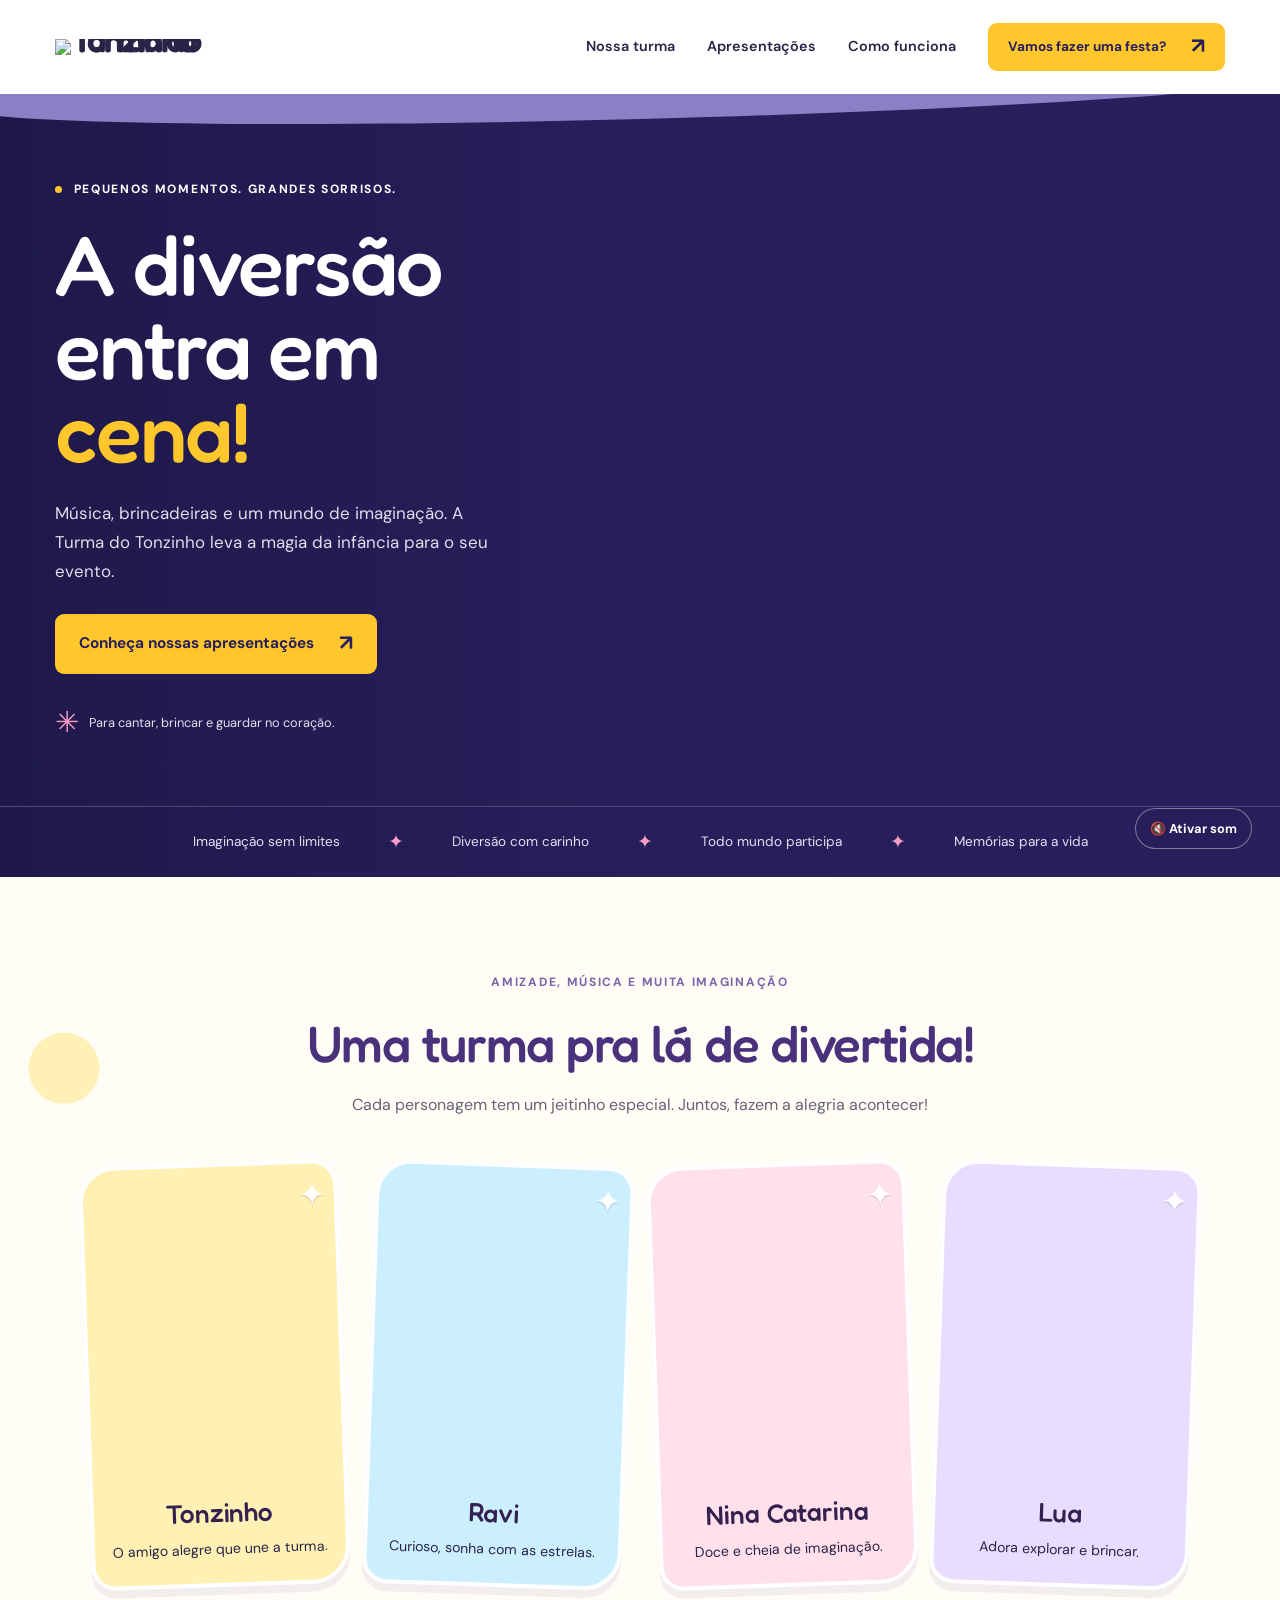
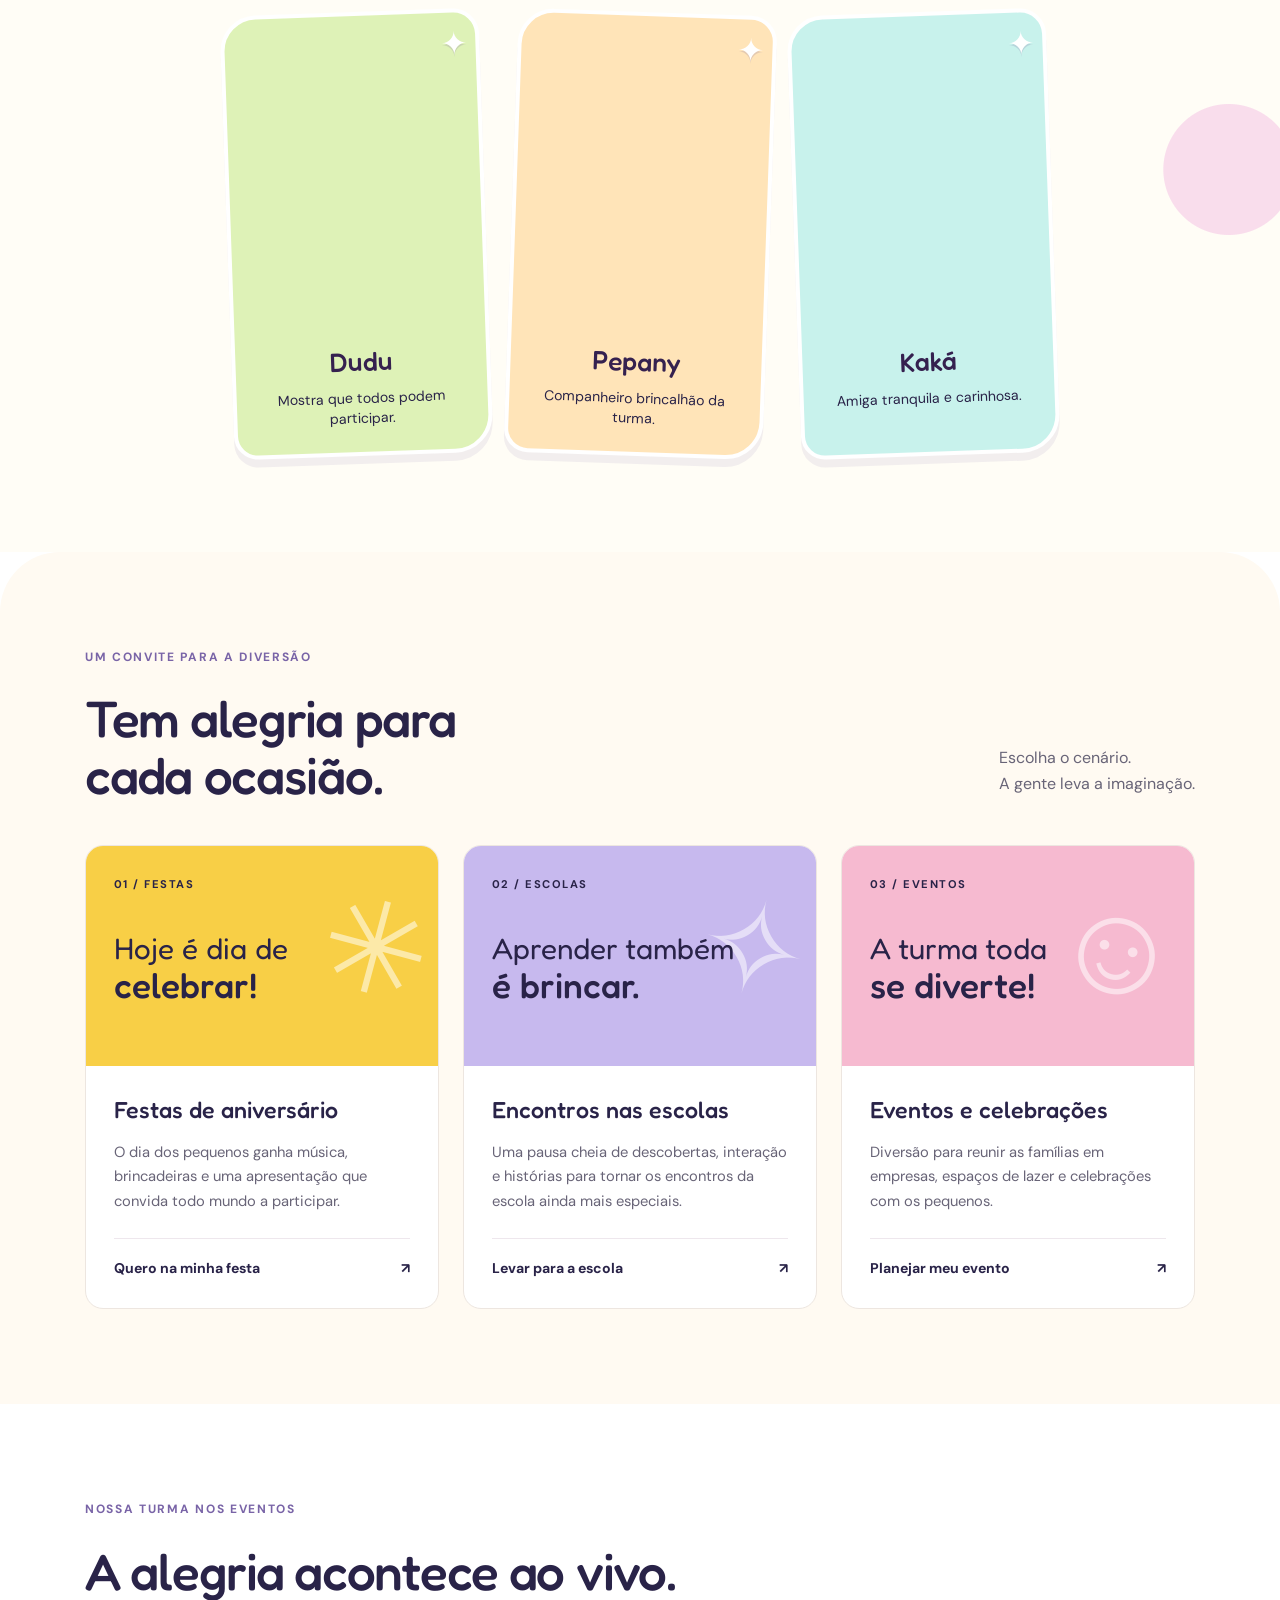
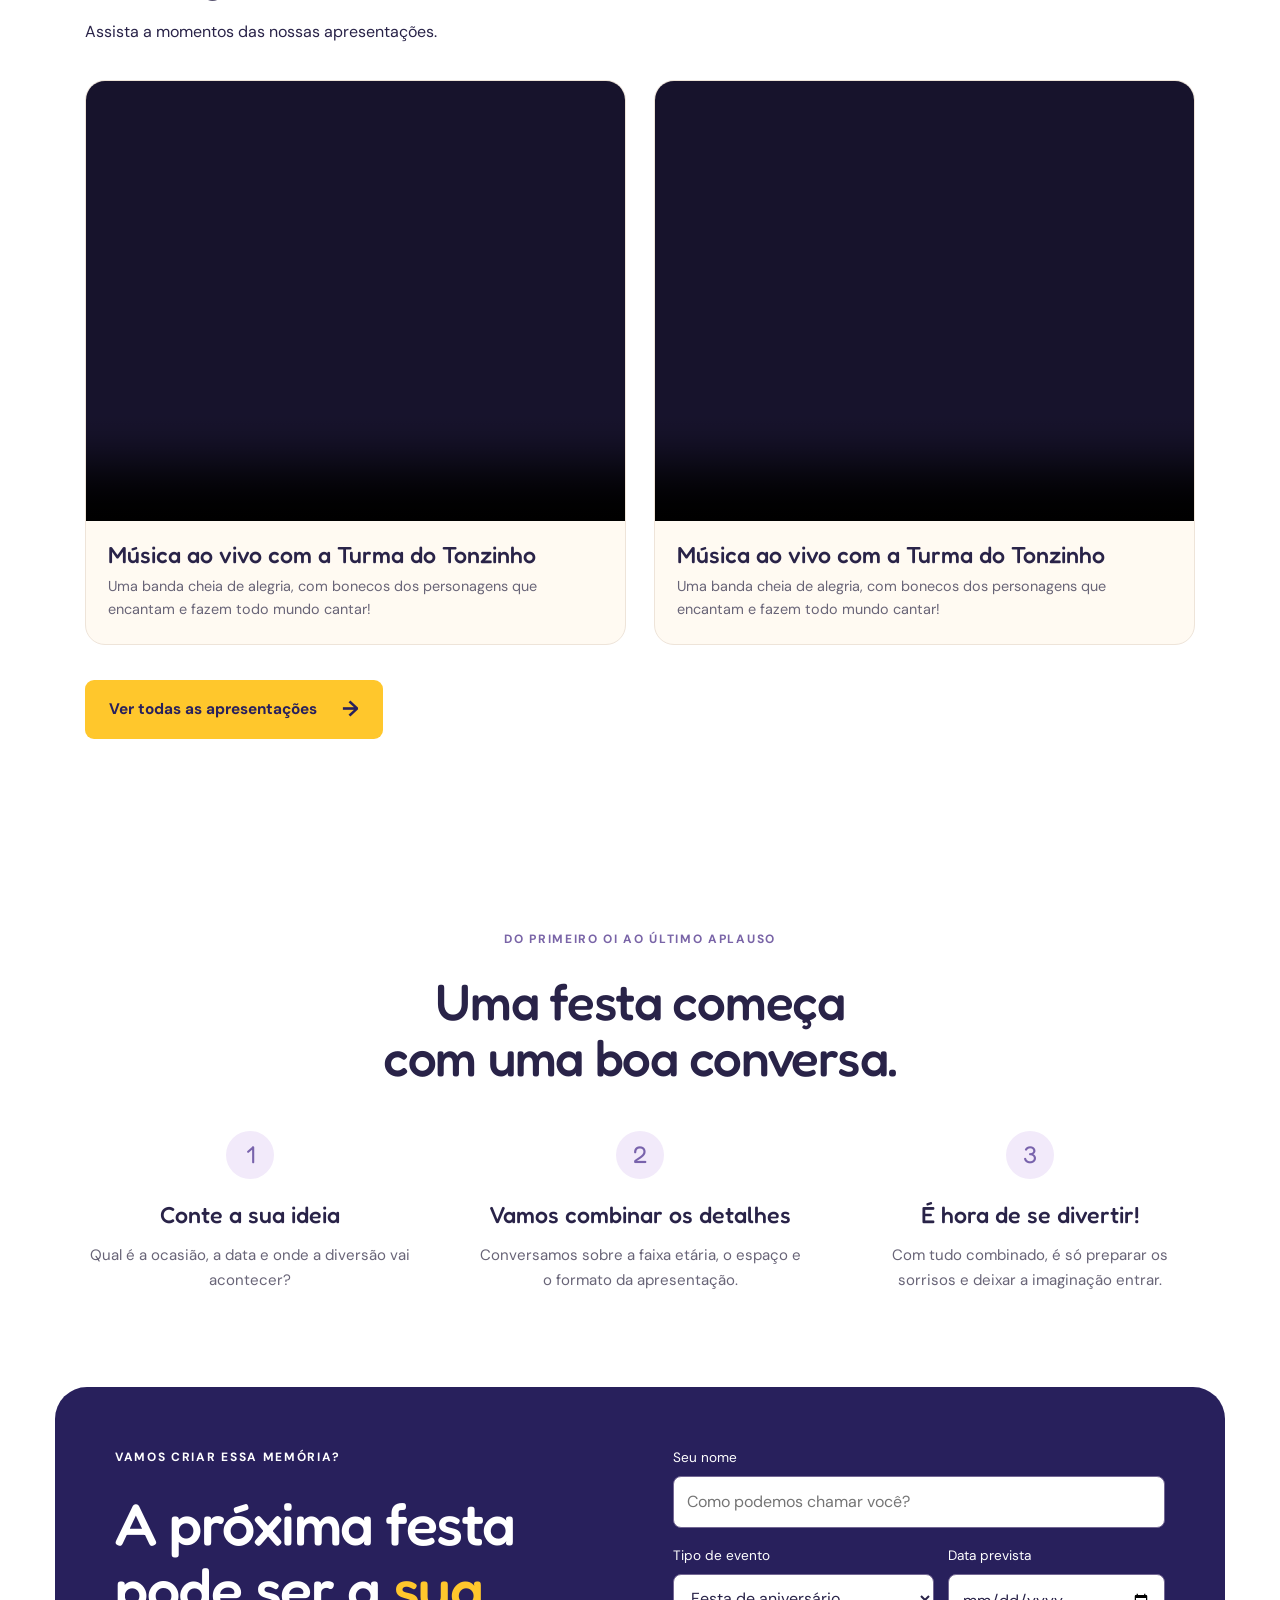
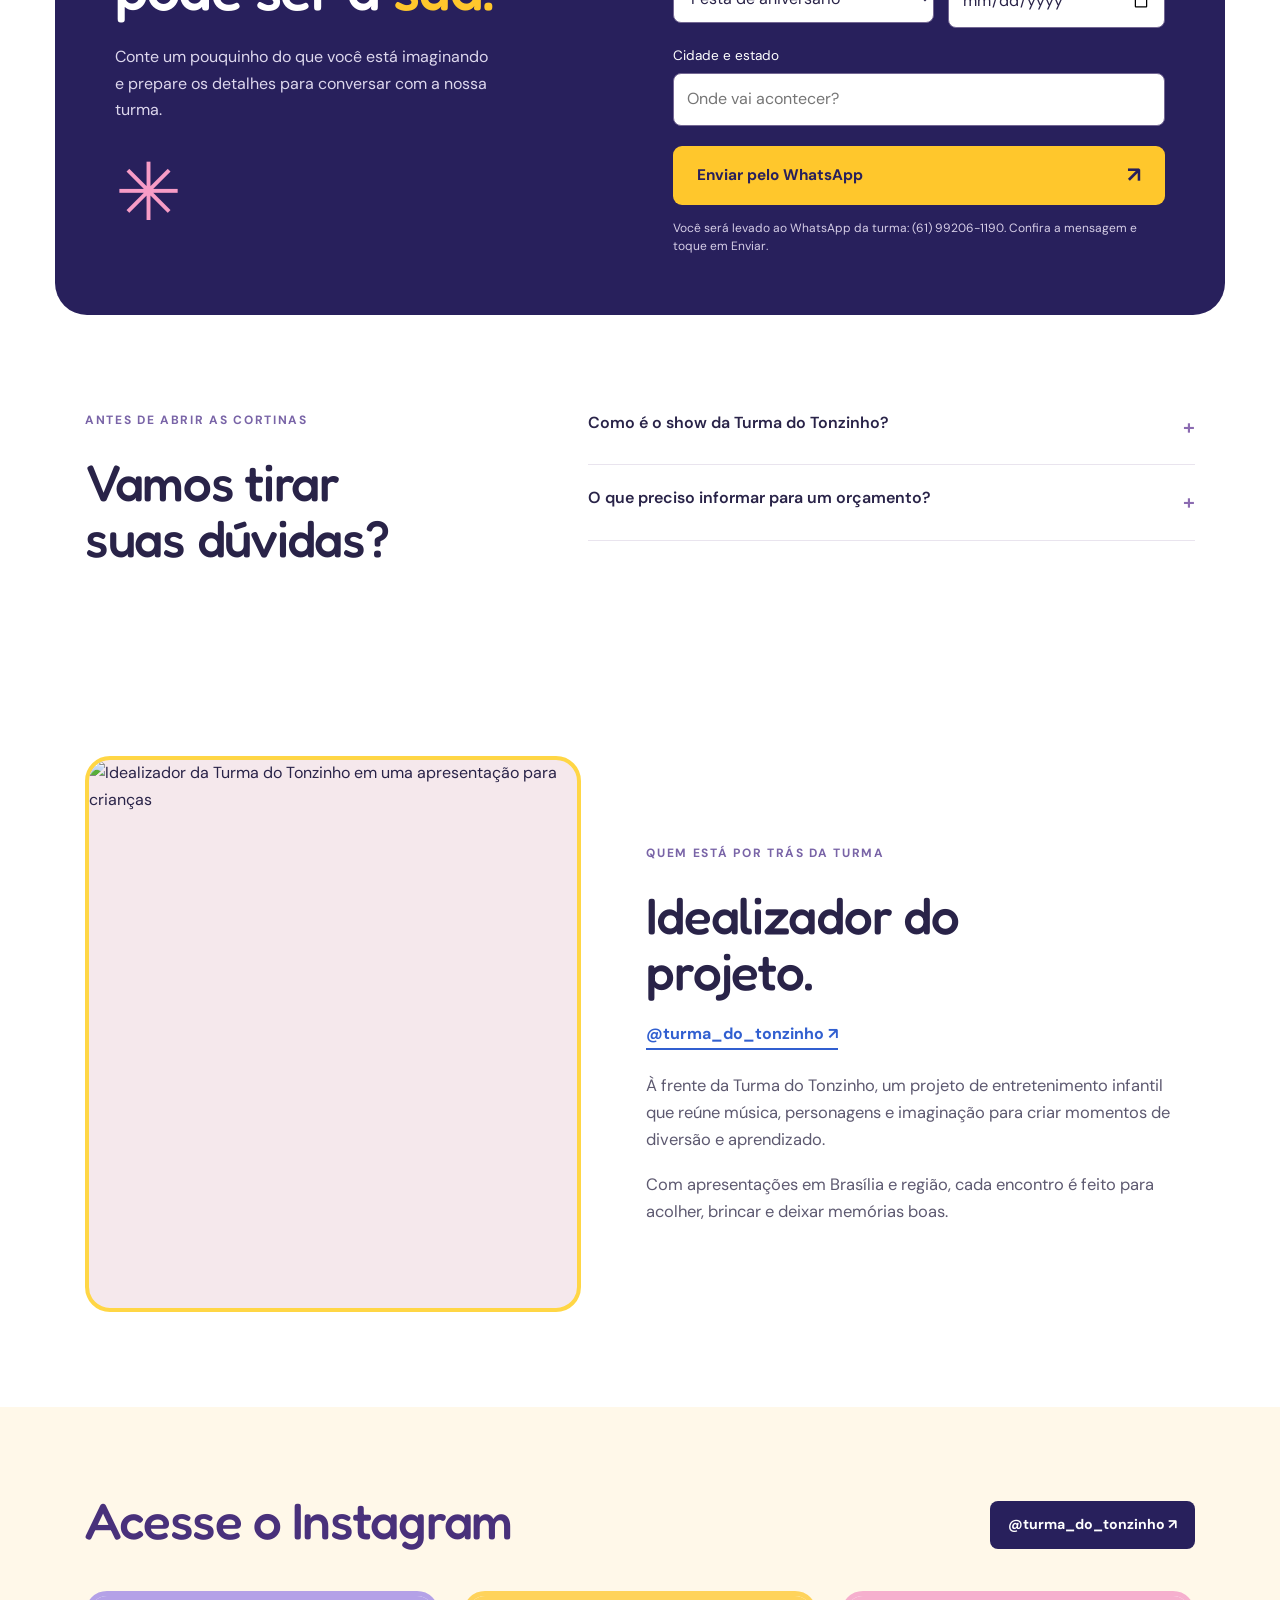
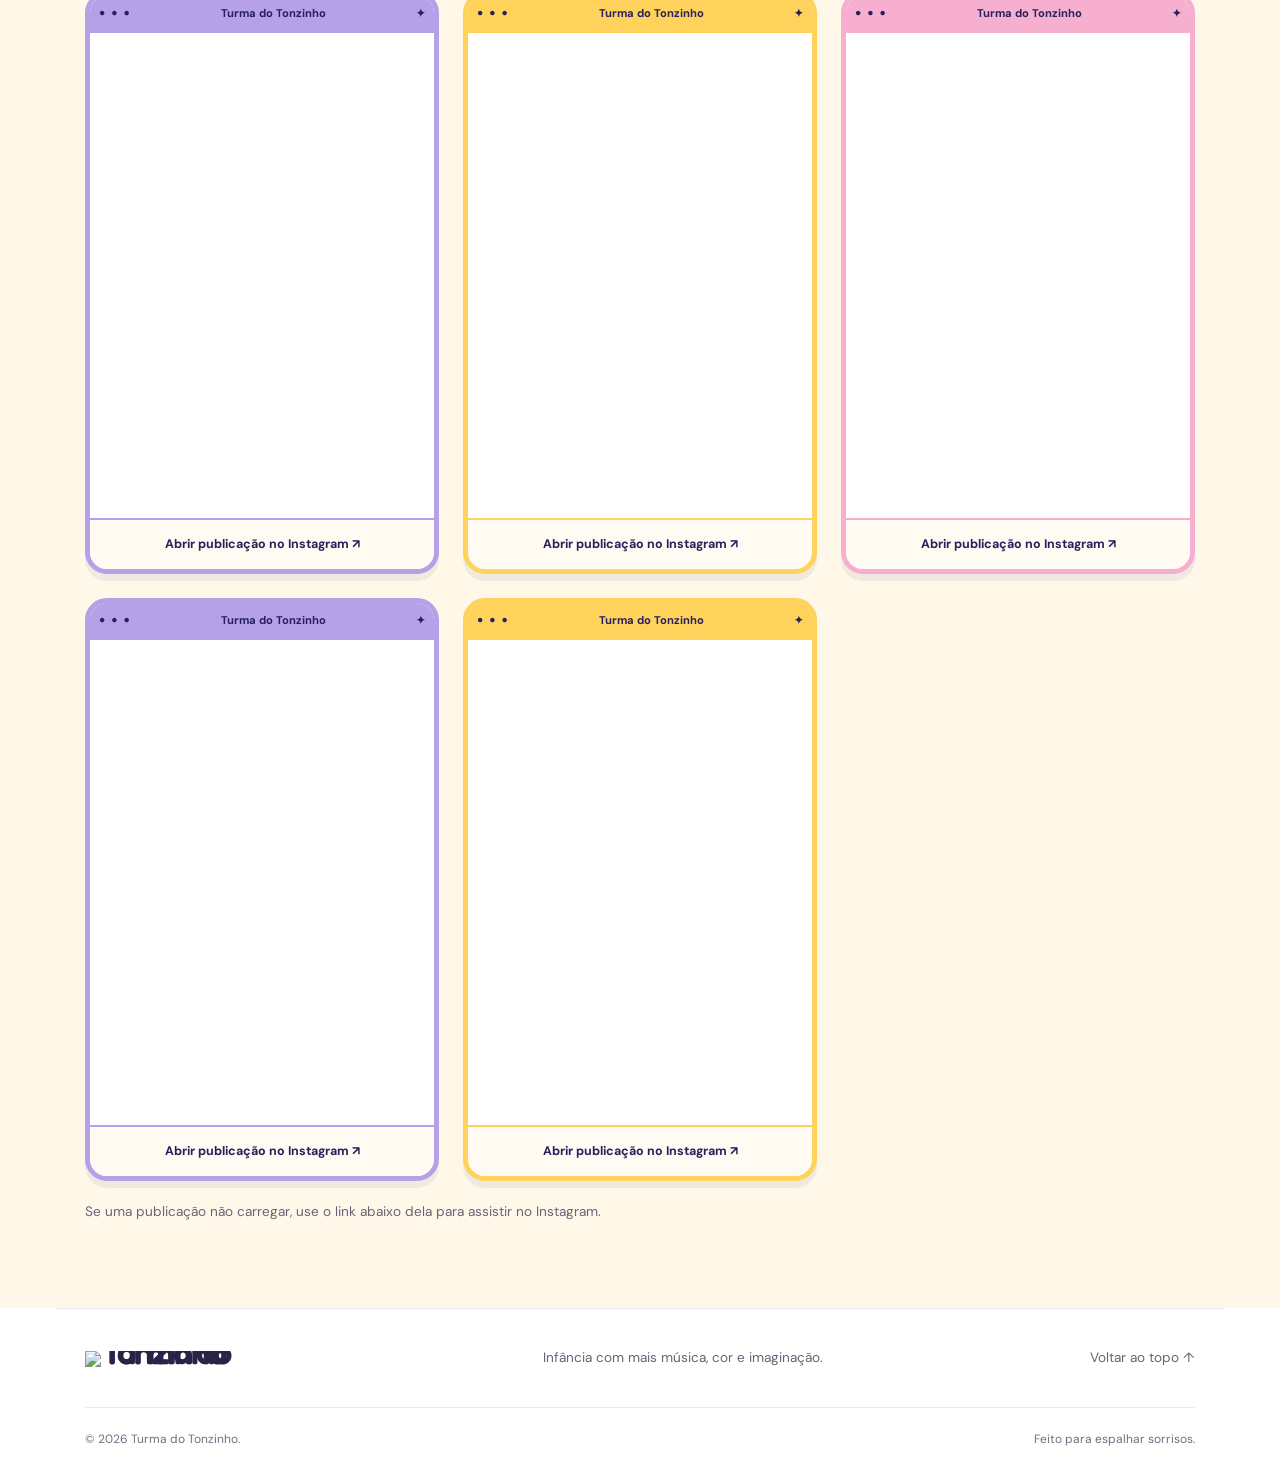
==== index.html @ 0a6fb2ab "Add files via upload" ====
<!doctype html>
<html lang="pt-BR">
<head><meta charset="UTF-8"><meta name="viewport" content="width=device-width, initial-scale=1"><meta name="theme-color" content="#28205c"><meta name="description" content="Turma do Tonzinho: apresentações infantis com música, brincadeiras e muita imaginação para festas, escolas e eventos."><title>Turma do Tonzinho · A diversão entra em cena!</title><link rel="stylesheet" href="styles.css"><link rel="stylesheet" href="video.css?v=kaka-2"><link rel="stylesheet" href="proof.css"><link rel="stylesheet" href="apresentacoes.css?v=janelas-1"><link rel="stylesheet" href="personagens.css"></head>
<body>
<a class="skip" href="#conteudo">Pular para o conteúdo</a>
<header class="header"><a class="logo logo-image" href="#inicio" aria-label="Turma do Tonzinho, início"><img src="assets/logo-turma-do-tonzinho.png" alt="Turma do Tonzinho"></a><button class="menu-toggle" aria-label="Abrir menu" aria-expanded="false" aria-controls="nav">☰</button><nav id="nav" aria-label="Menu principal"><a href="#sobre">Nossa turma</a><a href="apresentacoes.html">Apresentações</a><a href="#como-funciona">Como funciona</a><a class="button small" href="#contato">Vamos fazer uma festa? <span>↗</span></a></nav></header>
<main id="conteudo">
<section class="hero" id="inicio"><div class="hero-video-wrap"><video class="hero-video" poster="assets/turma-personagens-kaka-acento.png" autoplay muted loop playsinline aria-label="Vinheta de abertura da Turma do Tonzinho"><source src="assets/vinheta-abertura.mp4" type="video/mp4"></video><div class="hero-overlay"></div><button class="video-control" type="button" aria-label="Ativar som da vinheta" aria-pressed="false">🔇 <span>Ativar som</span></button></div><div class="wave"></div><div class="hero-inner"><div class="hero-copy"><p class="eyebrow"><span></span> PEQUENOS MOMENTOS. GRANDES SORRISOS.</p><h1>A diversão<br>entra em <em>cena!</em></h1><p class="hero-description">Música, brincadeiras e um mundo de imaginação. A Turma do Tonzinho leva a magia da infância para o seu evento.</p><a class="button" href="apresentacoes.html">Conheça nossas apresentações <span>↗</span></a><div class="hero-note"><span>✳</span> Para cantar, brincar e guardar no coração.</div></div><div class="hero-visual"><img src="assets/turma-personagens-kaka-acento.png" alt="Personagens da Turma do Tonzinho" fetchpriority="high"><span class="spark spark-one">✦</span><span class="spark spark-two">✧</span><div class="photo-label">A turma toda chegou! <span>☺</span></div></div></div><div class="hero-bottom"><span>Imaginação sem limites</span><span>✦</span><span>Diversão com carinho</span><span>✦</span><span>Todo mundo participa</span><span>✦</span><span>Memórias para a vida</span></div></section>
<section class="character-section" id="sobre"><div class="section"><div class="character-heading"><p class="eyebrow purple">AMIZADE, MÚSICA E MUITA IMAGINAÇÃO</p><h2>Uma turma pra lá de divertida!</h2><p>Cada personagem tem um jeitinho especial. Juntos, fazem a alegria acontecer!</p></div><div class="character-grid"><article class="character-card" style="--card-color:#fff0b4"><span class="character-star" aria-hidden="true">✦</span><div class="character-sprite" role="img" aria-label="Tonzinho" style="background-position:0.0% 0%"></div><h3>Tonzinho</h3><p>O amigo alegre que une a turma.</p></article><article class="character-card" style="--card-color:#ccefff"><span class="character-star" aria-hidden="true">✦</span><div class="character-sprite" role="img" aria-label="Ravi" style="background-position:33.333333333333336% 0%"></div><h3>Ravi</h3><p>Curioso, sonha com as estrelas.</p></article><article class="character-card" style="--card-color:#ffe0eb"><span class="character-star" aria-hidden="true">✦</span><div class="character-sprite" role="img" aria-label="Nina Catarina" style="background-position:66.66666666666667% 0%"></div><h3>Nina Catarina</h3><p>Doce e cheia de imaginação.</p></article><article class="character-card" style="--card-color:#e9ddff"><span class="character-star" aria-hidden="true">✦</span><div class="character-sprite" role="img" aria-label="Lua" style="background-position:100.0% 0%"></div><h3>Lua</h3><p>Adora explorar e brincar.</p></article><article class="character-card" style="--card-color:#def2b7"><span class="character-star" aria-hidden="true">✦</span><div class="character-sprite" role="img" aria-label="Dudu" style="background-position:0.0% 100%"></div><h3>Dudu</h3><p>Mostra que todos podem participar.</p></article><article class="character-card" style="--card-color:#ffe4b8"><span class="character-star" aria-hidden="true">✦</span><div class="character-sprite" role="img" aria-label="Pepany" style="background-position:33.333333333333336% 100%"></div><h3>Pepany</h3><p>Companheiro brincalhão da turma.</p></article><article class="character-card" style="--card-color:#c8f2ec"><span class="character-star" aria-hidden="true">✦</span><div class="character-sprite" role="img" aria-label="Kaká" style="background-position:66.66666666666667% 100%"></div><h3>Kaká</h3><p>Amiga tranquila e carinhosa.</p></article></div></div></section>
<section class="shows" id="apresentacoes"><div class="section"><div class="section-heading"><div><p class="eyebrow purple">UM CONVITE PARA A DIVERSÃO</p><h2>Tem alegria para<br>cada ocasião.</h2></div><p>Escolha o cenário.<br>A gente leva a imaginação.</p></div><div class="cards"><article class="card"><div class="card-top birthday"><span class="card-number">01 / FESTAS</span><span class="card-symbol">✳</span><p>Hoje é dia de<br><strong>celebrar!</strong></p></div><div class="card-body"><h3>Festas de aniversário</h3><p>O dia dos pequenos ganha música, brincadeiras e uma apresentação que convida todo mundo a participar.</p><a href="#contato" data-event="Festa de aniversário">Quero na minha festa <span>↗</span></a></div></article><article class="card"><div class="card-top school"><span class="card-number">02 / ESCOLAS</span><span class="card-symbol">✧</span><p>Aprender também<br><strong>é brincar.</strong></p></div><div class="card-body"><h3>Encontros nas escolas</h3><p>Uma pausa cheia de descobertas, interação e histórias para tornar os encontros da escola ainda mais especiais.</p><a href="#contato" data-event="Apresentação na escola">Levar para a escola <span>↗</span></a></div></article><article class="card"><div class="card-top events"><span class="card-number">03 / EVENTOS</span><span class="card-symbol">☺</span><p>A turma toda<br><strong>se diverte!</strong></p></div><div class="card-body"><h3>Eventos e celebrações</h3><p>Diversão para reunir as famílias em empresas, espaços de lazer e celebrações com os pequenos.</p><a href="#contato" data-event="Evento ou celebração">Planejar meu evento <span>↗</span></a></div></article></div></div></section>
<section class="section event-preview"><p class="eyebrow purple">NOSSA TURMA NOS EVENTOS</p><h2>A alegria acontece ao vivo.</h2><p>Assista a momentos das nossas apresentações.</p><div class="event-videos"><article class="event-video"><video controls playsinline preload="none" poster="assets/apresentacao-1.jpg" aria-label="Apresentação da Turma do Tonzinho, vídeo 1"><source src="assets/apresentacao-1.mp4" type="video/mp4">Seu navegador não suporta vídeo.</video><h3>Música ao vivo com a Turma do Tonzinho</h3><p>Uma banda cheia de alegria, com bonecos dos personagens que encantam e fazem todo mundo cantar!</p></article><article class="event-video"><video controls playsinline preload="none" poster="assets/apresentacao-2.jpg" aria-label="Apresentação da Turma do Tonzinho, vídeo 2"><source src="assets/apresentacao-2.mp4" type="video/mp4">Seu navegador não suporta vídeo.</video><h3>Música ao vivo com a Turma do Tonzinho</h3><p>Uma banda cheia de alegria, com bonecos dos personagens que encantam e fazem todo mundo cantar!</p></article></div><a class="button" href="apresentacoes.html">Ver todas as apresentações <span>→</span></a></section><section class="steps section" id="como-funciona"><p class="eyebrow purple">DO PRIMEIRO OI AO ÚLTIMO APLAUSO</p><h2>Uma festa começa<br>com uma boa conversa.</h2><div class="steps-grid"><article><span>1</span><h3>Conte a sua ideia</h3><p>Qual é a ocasião, a data e onde a diversão vai acontecer?</p></article><article><span>2</span><h3>Vamos combinar os detalhes</h3><p>Conversamos sobre a faixa etária, o espaço e o formato da apresentação.</p></article><article><span>3</span><h3>É hora de se divertir!</h3><p>Com tudo combinado, é só preparar os sorrisos e deixar a imaginação entrar.</p></article></div></section>
<section class="contact section" id="contato"><div><p class="eyebrow">VAMOS CRIAR ESSA MEMÓRIA?</p><h2>A próxima festa<br>pode ser a <em>sua.</em></h2><p>Conte um pouquinho do que você está imaginando e prepare os detalhes para conversar com a nossa turma.</p><span class="contact-star">✳</span></div><form id="event-form"><label for="name">Seu nome</label><input id="name" name="name" placeholder="Como podemos chamar você?" required autocomplete="name"><div class="form-row"><div><label for="event">Tipo de evento</label><select id="event" name="event"><option>Festa de aniversário</option><option>Apresentação na escola</option><option>Evento ou celebração</option></select></div><div><label for="date">Data prevista</label><input type="date" id="date" name="date"></div></div><label for="city">Cidade e estado</label><input id="city" name="city" placeholder="Onde vai acontecer?" required><button class="button" type="submit">Enviar pelo WhatsApp <span>↗</span></button><p class="form-note">Você será levado ao WhatsApp da turma: (61) 99206-1190. Confira a mensagem e toque em Enviar.</p><div id="result" hidden><label for="message">Sua mensagem está pronta</label><textarea id="message" readonly rows="5"></textarea><a class="button" id="whatsapp-link" href="https://wa.me/5561992061190" target="_blank" rel="noopener">Abrir WhatsApp ↗</a><button class="copy-button" id="copy" type="button">Copiar mensagem</button><p id="copy-status" role="status"></p></div></form></section>
<section class="faq section"><div><p class="eyebrow purple">ANTES DE ABRIR AS CORTINAS</p><h2>Vamos tirar<br>suas dúvidas?</h2></div><div class="faq-list"><details><summary>Como é o show da Turma do Tonzinho?</summary><p>O show é da Turma do Tonzinho, com banda ao vivo e bonecos infantis dos nossos personagens. Uma apresentação cheia de música, alegria e interação para encantar as crianças!</p></details><details><summary>O que preciso informar para um orçamento?</summary><p>Separe a data, a cidade, o local, a faixa etária e a quantidade estimada de crianças. Informe também o tempo de apresentação desejado.</p></details></div></section>
<section class="founder section" id="idealizador"><div class="founder-photo"><img src="assets/idealizador.png" alt="Idealizador da Turma do Tonzinho em uma apresentação para crianças"></div><div class="founder-copy"><p class="eyebrow purple">QUEM ESTÁ POR TRÁS DA TURMA</p><h2>Idealizador do<br>projeto.</h2><a href="https://www.instagram.com/turma_do_tonzinho/" target="_blank" rel="noopener">@turma_do_tonzinho ↗</a><p>À frente da Turma do Tonzinho, um projeto de entretenimento infantil que reúne música, personagens e imaginação para criar momentos de diversão e aprendizado.</p><p>Com apresentações em Brasília e região, cada encontro é feito para acolher, brincar e deixar memórias boas.</p></div></section><section class="social-proof" id="instagram"><div class="section"><div class="section-heading"><h2>Acesse o Instagram</h2><a class="instagram-link" href="https://www.instagram.com/turma_do_tonzinho/" target="_blank" rel="noopener">@turma_do_tonzinho ↗</a></div><div class="event-instagram"><article class="instagram-window"><div class="window-bar" aria-hidden="true"><span class="window-dots">● ● ●</span><span>Turma do Tonzinho</span><span>✦</span></div><iframe src="https://www.instagram.com/p/DZEY9xwAdph/embed/" title="Publicação 1 da Turma do Tonzinho no Instagram" loading="lazy" allow="autoplay; encrypted-media; picture-in-picture; fullscreen" allowfullscreen></iframe><a href="https://www.instagram.com/p/DZEY9xwAdph/" target="_blank" rel="noopener">Abrir publicação no Instagram ↗</a></article><article class="instagram-window"><div class="window-bar" aria-hidden="true"><span class="window-dots">● ● ●</span><span>Turma do Tonzinho</span><span>✦</span></div><iframe src="https://www.instagram.com/p/DVj2JoKgKFH/embed/" title="Publicação 2 da Turma do Tonzinho no Instagram" loading="lazy" allow="autoplay; encrypted-media; picture-in-picture; fullscreen" allowfullscreen></iframe><a href="https://www.instagram.com/p/DVj2JoKgKFH/" target="_blank" rel="noopener">Abrir publicação no Instagram ↗</a></article><article class="instagram-window"><div class="window-bar" aria-hidden="true"><span class="window-dots">● ● ●</span><span>Turma do Tonzinho</span><span>✦</span></div><iframe src="https://www.instagram.com/p/DVeevL1gLmP/embed/" title="Publicação 3 da Turma do Tonzinho no Instagram" loading="lazy" allow="autoplay; encrypted-media; picture-in-picture; fullscreen" allowfullscreen></iframe><a href="https://www.instagram.com/p/DVeevL1gLmP/" target="_blank" rel="noopener">Abrir publicação no Instagram ↗</a></article><article class="instagram-window"><div class="window-bar" aria-hidden="true"><span class="window-dots">● ● ●</span><span>Turma do Tonzinho</span><span>✦</span></div><iframe src="https://www.instagram.com/p/DVeZtWxgNIA/embed/" title="Publicação 4 da Turma do Tonzinho no Instagram" loading="lazy" allow="autoplay; encrypted-media; picture-in-picture; fullscreen" allowfullscreen></iframe><a href="https://www.instagram.com/p/DVeZtWxgNIA/" target="_blank" rel="noopener">Abrir publicação no Instagram ↗</a></article><article class="instagram-window"><div class="window-bar" aria-hidden="true"><span class="window-dots">● ● ●</span><span>Turma do Tonzinho</span><span>✦</span></div><iframe src="https://www.instagram.com/p/DSLtM_ggK1r/embed/" title="Publicação 5 da Turma do Tonzinho no Instagram" loading="lazy" allow="autoplay; encrypted-media; picture-in-picture; fullscreen" allowfullscreen></iframe><a href="https://www.instagram.com/p/DSLtM_ggK1r/" target="_blank" rel="noopener">Abrir publicação no Instagram ↗</a></article></div><p class="embed-note">Se uma publicação não carregar, use o link abaixo dela para assistir no Instagram.</p></div></section></main><footer><a class="logo logo-image" href="#inicio" aria-label="Turma do Tonzinho, início"><img src="assets/logo-turma-do-tonzinho.png" alt="Turma do Tonzinho"></a><p>Infância com mais música, cor e imaginação.</p><a href="#inicio">Voltar ao topo ↑</a><div class="footer-bottom"><span>© <span id="year">2026</span> Turma do Tonzinho.</span><span>Feito para espalhar sorrisos.</span></div></footer><script src="script.js?v=whatsapp-1"></script>
</body><script src="video.js"></script></html>
---- styles.css ----
@import url('https://fonts.googleapis.com/css2?family=DM+Sans:wght@400;500;600;700&family=Fredoka:wght@400;500;600;700&display=swap');
:root{--purple:#28205c;--yellow:#ffc72c;--pink:#f79cc6;--ink:#292348;--muted:#686477;--cream:#fffaf2}*{box-sizing:border-box}html{scroll-behavior:smooth;scroll-padding-top:100px}body{margin:0;color:var(--ink);font-family:'DM Sans',sans-serif;font-size:16px;line-height:1.65}a{color:inherit;text-decoration:none}button,input,select,textarea{font:inherit}button,a,input,select,summary,textarea{-webkit-tap-highlight-color:transparent}a:focus-visible,button:focus-visible,summary:focus-visible{outline:3px solid #d7478a;outline-offset:6px}h1,h2,h3,p{margin:0}h1,h2,h3,.logo{font-family:'Fredoka',sans-serif}h2{font-size:clamp(2.3rem,4vw,3.5rem);line-height:1.1;font-weight:500;letter-spacing:-.025em}h3{font-size:1.45rem;font-weight:500;line-height:1.3}em{font-style:normal}section{scroll-margin-top:25px}.header{max-width:1250px;margin:auto;padding:23px 40px;display:flex;align-items:center;justify-content:space-between;gap:35px}.logo{display:flex;flex-direction:column;line-height:.95;font-size:2.15rem;font-weight:600;letter-spacing:-.06em}.logo-small{font-size:.95rem;letter-spacing:.04em;margin-bottom:4px}.logo-star{color:#f1a800;font-size:1.7rem;margin-left:3px}nav{display:flex;align-items:center;gap:32px;font-size:.9rem;font-weight:600}nav>a:not(.button):hover{color:#a64191}.button{border:0;display:inline-flex;justify-content:space-between;align-items:center;gap:25px;background:var(--yellow);color:var(--purple);padding:17px 24px;border-radius:9px;font-weight:700;font-size:.96rem;cursor:pointer;transition:transform .2s,background .2s}.button:hover{transform:translateY(-3px);background:#ffda62}.button span{font-size:1.35rem;line-height:1}.button.small{padding:13px 20px;font-size:.85rem}.menu-toggle{display:none}.hero{background:var(--purple);color:white;position:relative;overflow:hidden;padding-top:30px}.wave{position:absolute;left:-3%;right:-3%;height:58px;background:#8b80c6;top:-33px;border-radius:0 0 50% 50%;transform:rotate(-1.5deg)}.hero-inner{max-width:1250px;min-height:575px;margin:auto;padding:55px 40px 60px;display:grid;grid-template-columns:1fr 1fr;align-items:center;gap:35px}.eyebrow{font-size:.75rem;font-weight:700;letter-spacing:.14em;line-height:1.8;margin-bottom:22px}.eyebrow span{display:inline-block;background:var(--yellow);width:7px;height:7px;border-radius:50%;margin-right:7px}.eyebrow.purple{color:#7964a7}h1{font-size:clamp(3.5rem,6.6vw,5.6rem);font-weight:500;line-height:.99;letter-spacing:-.025em}h1 em{color:var(--yellow)}.hero-description{max-width:440px;margin:25px 0 29px;color:#e1ddec;font-size:1.06rem;line-height:1.7}.hero-note{font-size:.8rem;margin-top:25px;color:#e3dff0;display:flex;gap:10px;align-items:center}.hero-note span{font-size:1.8rem;color:var(--pink)}.hero-visual{position:relative;min-width:0}.hero-visual img{width:100%;height:430px;object-fit:cover;display:block;border-radius:46% 45% 35% 35%;border:8px solid #554789;transform:rotate(2deg)}.spark{position:absolute;color:var(--yellow);font-size:4.8rem;line-height:1}.spark-one{left:-15px;top:-12px}.spark-two{right:-10px;bottom:50px;color:var(--pink)}.photo-label{position:absolute;bottom:8px;left:20px;background:var(--pink);color:var(--purple);padding:10px 20px;font-family:'Fredoka',sans-serif;font-size:1.2rem;transform:rotate(-5deg);border-radius:6px}.photo-label span{margin-left:10px}.image-caption{position:absolute;right:15px;bottom:-29px;font-size:.75rem;color:#d6cee9}.hero-bottom{display:flex;justify-content:center;gap:48px;align-items:center;padding:19px 30px;border-top:1px solid #504775;color:#e4def2;font-size:.85rem}.hero-bottom>span:nth-child(even){color:var(--pink);font-size:1.2rem}.section{max-width:1170px;margin:auto;padding:95px 30px}.about{display:grid;grid-template-columns:1fr 1.15fr;gap:95px;align-items:center}.about-art{min-height:360px;position:relative;display:grid;place-items:center}.about-circle{background:#fce3ed;width:310px;height:310px;border-radius:47% 53% 44% 56%;padding:44px;transform:rotate(-8deg);line-height:1.1;font-family:'Fredoka',sans-serif}.about-circle>span:first-child{font-size:1.2rem}.about-circle strong{display:block;font-size:3.8rem;font-weight:500;margin-top:7px}.about-circle em{color:#a54c87}.smile{position:absolute;right:25px;bottom:26px;font-size:4rem;color:#a54c87}.orbit{position:absolute;border:13px solid var(--yellow);width:100px;height:100px;border-radius:50%;right:0;bottom:0}.mini-star{position:absolute;left:10px;top:0;font-size:3rem;color:#a190d4}.little-note{position:absolute;bottom:22px;left:0;font-size:1.1rem;font-family:'Fredoka';transform:rotate(-8deg)}.about-copy>p:not(.eyebrow){color:var(--muted);margin-top:20px}.values{display:flex;gap:24px;margin-top:28px}.values>div{display:flex;align-items:center;gap:10px;flex:1}.values strong{font-size:.85rem;line-height:1.4}.value-icon{font-size:1.6rem;flex-shrink:0;padding:3px 11px;border-radius:12px}.pink{background:#ffe2ec;color:#a83b6c}.yellow{background:#fff0b9;color:#826000}.shows{background:var(--cream);border-radius:60px 60px 0 0}.section-heading{display:flex;align-items:end;justify-content:space-between;margin-bottom:42px}.section-heading>p{color:var(--muted);padding-bottom:5px}.cards{display:grid;grid-template-columns:repeat(3,1fr);gap:24px}.card{border-radius:18px;overflow:hidden;background:white;border:1px solid #ede6e0;transition:transform .2s}.card:hover{transform:translateY(-5px)}.card-top{height:220px;padding:24px 28px;position:relative;overflow:hidden}.birthday{background:#f8cf46}.school{background:#c7b9ee}.events{background:#f6bad0}.card-number{font-size:.7rem;letter-spacing:.13em;font-weight:700}.card-symbol{position:absolute;right:10px;top:40px;font-size:8rem;line-height:1;color:#fff8;transform:rotate(15deg)}.card-top p{position:relative;font-family:'Fredoka';font-size:1.85rem;line-height:1.15;margin-top:35px}.card-top strong{font-weight:500;font-size:2.2rem}.card-body{padding:28px}.card-body p{color:var(--muted);font-size:.92rem;margin:16px 0 25px}.card-body a{display:flex;justify-content:space-between;font-size:.88rem;font-weight:700;border-top:1px solid #eee7ed;padding-top:18px}.card-body a:hover{color:#a64191}.steps{text-align:center}.steps-grid{display:grid;grid-template-columns:repeat(3,1fr);gap:60px;margin-top:45px}.steps-grid article>span{display:grid;place-items:center;width:48px;height:48px;border-radius:50%;background:#f2eafa;color:#7963ac;font-family:'Fredoka';font-size:1.5rem;margin:0 auto 20px}.steps-grid p{color:var(--muted);margin-top:14px;font-size:.94rem}.contact{background:var(--purple);color:white;border-radius:32px;display:grid;grid-template-columns:1fr 1fr;gap:65px;padding:60px}.contact h2{font-size:3.7rem}.contact h2 em{color:var(--yellow)}.contact>div>p:not(.eyebrow){color:#ddd7ed;margin-top:23px;max-width:375px}.contact-star{display:block;color:var(--pink);font-size:5rem;line-height:1;margin-top:30px}form label{display:block;font-size:.85rem;margin-bottom:6px}input,select,textarea{width:100%;border:1px solid #736793;border-radius:8px;background:#fff;color:var(--ink);padding:12px 13px;margin-bottom:17px;min-width:0}input:focus,select:focus,textarea:focus{outline:3px solid var(--pink);outline-offset:2px}.form-row{display:grid;grid-template-columns:1.2fr 1fr;gap:14px}form .button{width:100%;margin-top:3px}.form-note{font-size:.75rem;color:#d6cee7;margin-top:14px;line-height:1.5}#result{margin-top:22px}textarea{font-size:.9rem;resize:vertical}.copy-button{background:white;border:0;border-radius:7px;padding:8px 18px;cursor:pointer;color:var(--purple)}#copy-status{font-size:.85rem;margin-top:8px}.faq{display:grid;grid-template-columns:1fr 1.4fr;gap:70px}.faq-list details{border-bottom:1px solid #e9e4ee;padding:20px 0}.faq-list details:first-child{padding-top:0}summary{font-weight:600;cursor:pointer;list-style:none;display:flex;justify-content:space-between;gap:20px}summary::-webkit-details-marker{display:none}summary:after{content:'+';color:#8b6bb1;font-size:1.3rem}details[open] summary:after{content:'−'}details p{color:var(--muted);font-size:.95rem;margin-top:15px}footer{max-width:1170px;padding:38px 30px 25px;margin:auto;border-top:1px solid #e9e4ee;display:flex;flex-wrap:wrap;justify-content:space-between;align-items:center;gap:25px}footer>p,footer>a:last-of-type{font-size:.85rem;color:var(--muted)}.footer-bottom{width:100%;border-top:1px solid #eee8f2;padding-top:22px;margin-top:12px;display:flex;justify-content:space-between;font-size:.75rem;color:#746c80}.skip{position:absolute;top:-100px;background:white;padding:15px;z-index:10}.skip:focus{top:0}
@media(min-width:1500px){.hero-inner{min-height:640px}.hero-visual img{height:470px}}@media(max-width:1000px){nav{gap:18px}.header{padding:22px 25px}nav .small{display:none}.hero-inner{padding:55px 30px}.hero-visual img{height:370px}.hero-bottom{gap:22px}.about{gap:45px}.about-circle{width:270px;height:290px}.cards{gap:16px}.card-body{padding:22px}.contact{margin:0 25px;padding:40px;gap:35px}.contact h2{font-size:3rem}.form-row{grid-template-columns:1fr}}
@media(max-width:700px){html{scroll-padding-top:25px}.header{padding:19px 22px;position:relative}.logo{font-size:1.9rem}.menu-toggle{display:block;background:#f3eef9;border:0;border-radius:8px;font-size:1.4rem;padding:3px 11px;color:var(--purple)}nav{display:none;position:absolute;left:15px;right:15px;top:85px;z-index:5;background:white;padding:25px;border-radius:14px;box-shadow:0 15px 35px #28205c22;align-items:stretch}nav.open{display:flex;flex-direction:column}nav .small{display:flex}.hero-inner{grid-template-columns:1fr;padding:50px 25px 55px;gap:45px}.eyebrow{font-size:.69rem;letter-spacing:.1em;margin-bottom:18px}h1{font-size:3.9rem}.hero-description{font-size:1rem}.hero-visual{max-width:460px;width:100%;margin:auto}.hero-visual img{height:350px}.hero-bottom{gap:18px;justify-content:flex-start;overflow:hidden;white-space:nowrap;font-size:.75rem}.section{padding:65px 25px}.about{grid-template-columns:1fr;gap:35px}.about-art{min-height:310px;max-width:360px;width:100%;margin:auto}.about-copy{order:-1}.values{gap:15px}.shows{border-radius:30px 30px 0 0}.section-heading{display:block}.section-heading>p{margin-top:20px}.cards{grid-template-columns:1fr;gap:24px}.card-top{height:205px}.card-body{padding:27px}.steps-grid{grid-template-columns:1fr;gap:35px;margin-top:35px}.steps-grid p{max-width:300px;margin:12px auto 0}.contact{grid-template-columns:1fr;margin:0 15px;padding:35px 25px;gap:30px;border-radius:22px}.contact h2{font-size:3rem}.contact-star{display:none}.form-row{grid-template-columns:1fr}.faq{grid-template-columns:1fr;gap:35px}.faq h2 br{display:none}footer{margin:0 25px;padding:30px 0;align-items:start}footer>p{max-width:180px}.footer-bottom{gap:20px;font-size:.75rem}.photo-label{font-size:1rem;left:10px}.hero-note{font-size:.75rem}}
@media(prefers-reduced-motion:reduce){html{scroll-behavior:auto}*{transition:none!important}}
---- video.css ----
.hero-video-wrap{position:absolute;inset:0;overflow:hidden;background:#28205c}.hero-video{width:100%;height:100%;object-fit:contain;object-position:center}.hero-overlay{position:absolute;inset:0;background:linear-gradient(90deg,rgba(28,23,70,.82) 0%,rgba(37,29,88,.42) 45%,rgba(39,30,89,.10) 100%);pointer-events:none}.video-control{position:absolute;right:28px;bottom:28px;z-index:2;border:1px solid #ffffff66;background:#28205cbb;color:#fff;border-radius:999px;padding:9px 14px;cursor:pointer;font-size:.8rem;font-weight:700}.hero .wave,.hero-inner,.hero-bottom{z-index:1}.hero-inner,.hero-bottom{position:relative}.hero-inner{grid-template-columns:minmax(0,1fr)}.hero-copy{max-width:530px}.hero-visual{display:none}.about-art{background:url('assets/turma-personagens-kaka-acento.png') center / contain no-repeat;min-height:410px}.about-art>*{display:none}.logo-image{display:block;width:175px;line-height:0}.logo-image img{display:block;width:100%;height:auto}footer .logo-image{width:190px}@media(max-width:700px){.video-control{right:15px;bottom:74px}.video-control span{display:none}.about-art{min-height:300px}.logo-image{width:145px}footer .logo-image{width:160px}}
---- proof.css ----
.founder{display:grid;grid-template-columns:.95fr 1.05fr;gap:65px;align-items:center}.founder-photo{border:4px solid #ffd645;border-radius:25px;overflow:hidden;aspect-ratio:1 / 1.12;background:#f5e8ec}.founder-photo img{height:100%;width:100%;display:block;object-fit:cover;object-position:left center}.founder-copy>a{display:inline-block;color:#315fd0;font-weight:700;border-bottom:2px solid currentColor;margin:22px 0 4px}.founder-copy>p:not(.eyebrow){color:#5d5970;margin-top:18px;font-size:1.03rem}.social-proof{background:#fff8e9}.social-proof .section{padding-top:85px;padding-bottom:85px}.instagram-link{display:inline-flex;align-items:center;background:#28205c;color:white;padding:12px 18px;border-radius:8px;font-size:.88rem;font-weight:700}.instagram-grid{display:grid;grid-template-columns:repeat(5,1fr);gap:14px}.instagram-grid a{min-height:190px;border-radius:16px;padding:18px;color:white;display:flex;flex-direction:column;justify-content:space-between;background:linear-gradient(145deg,#fb6d94,#8d4cb4);transition:transform .2s}.instagram-grid a:nth-child(2){background:linear-gradient(145deg,#ffbc25,#ed6f55)}.instagram-grid a:nth-child(3){background:linear-gradient(145deg,#50b5e5,#5255a8)}.instagram-grid a:nth-child(4){background:linear-gradient(145deg,#824abd,#ff8e8c)}.instagram-grid a:nth-child(5){background:linear-gradient(145deg,#31aa97,#2673b8)}.instagram-grid a:hover{transform:translateY(-5px)}.instagram-grid span{font-size:.75rem;font-weight:700;letter-spacing:.08em}.instagram-grid strong{font-family:'Fredoka',sans-serif;font-size:3.6rem;font-weight:500;line-height:1}.instagram-grid em{font-style:normal;font-size:.78rem;font-weight:700}@media(max-width:800px){.founder{grid-template-columns:1fr;gap:35px}.founder-photo{max-width:540px}.instagram-grid{grid-template-columns:repeat(3,1fr)}.instagram-grid a{min-height:155px}}@media(max-width:550px){.instagram-grid{grid-template-columns:repeat(2,1fr)}.instagram-grid a{min-height:145px}.instagram-grid strong{font-size:2.9rem}.social-proof .section{padding-top:60px;padding-bottom:60px}}
---- apresentacoes.css ----
.event-intro{background:var(--purple);color:white}.event-intro .section{padding-top:45px;padding-bottom:65px}.event-intro .eyebrow{margin-top:35px}.event-intro h1{font-size:clamp(2.8rem,7vw,5rem)}.event-intro p:not(.eyebrow){max-width:600px;margin:24px 0}.event-videos{display:grid;grid-template-columns:repeat(2,minmax(0,1fr));gap:28px;margin:35px 0}.event-video{min-width:0;background:var(--cream);border:1px solid #eee4d9;border-radius:20px;overflow:hidden;padding-bottom:22px}.event-video video{display:block;width:100%;height:440px;object-fit:contain;background:#17132c}.event-video h3,.event-video p{margin:18px 22px 0}.event-video p{margin-top:5px;color:var(--muted);font-size:.9rem}.event-instagram{display:grid;grid-template-columns:repeat(2,minmax(0,1fr));gap:25px;margin-top:35px}.event-instagram article{min-width:0;background:white;border:1px solid #e9e4ee;border-radius:16px;overflow:hidden}.event-instagram iframe{display:block;width:100%;height:650px;border:0}.event-instagram a{display:block;padding:15px;font-size:.85rem;color:var(--purple);text-decoration:underline}.event-social{background:var(--cream)}.embed-note{color:var(--muted);font-size:.85rem;margin-top:20px}.event-cta{text-align:center}.event-cta p,.event-preview>p:not(.eyebrow){margin:20px 0}.event-cta .button{margin-top:10px}nav [aria-current=page]{color:#a64191}@media(max-width:700px){.event-videos,.event-instagram{grid-template-columns:1fr}.event-video video{height:420px;max-height:70vh}.event-instagram iframe{height:610px}.event-intro .section{padding-top:30px}.event-intro h1{overflow-wrap:anywhere}}
/* Compact, playful Instagram windows. */
.event-instagram{grid-template-columns:repeat(3,minmax(0,1fr));gap:24px;align-items:start}
.event-instagram .instagram-window{--frame:#b4a1e7;border:5px solid var(--frame);border-radius:22px;box-shadow:0 7px 0 #28205c12;background:#fff;overflow:hidden}
.event-instagram .instagram-window:nth-child(3n+2){--frame:#ffd35b}
.event-instagram .instagram-window:nth-child(3n){--frame:#f6afce}
.window-bar{display:flex;align-items:center;justify-content:space-between;gap:8px;padding:10px 9px 13px;background:var(--frame);color:#28205c;font-size:.7rem;font-weight:700;line-height:1.3}
.window-dots{font-size:.65rem;letter-spacing:2px;white-space:nowrap}
.event-instagram iframe{height:485px;background:white}
.event-instagram .instagram-window>a{padding:14px 10px;text-align:center;font-weight:700;font-size:.78rem;text-decoration:none;background:#fffaf2;border-top:2px solid var(--frame)}
.event-instagram .instagram-window>a:hover{background:var(--frame)}
@media(max-width:1080px){.event-instagram{grid-template-columns:repeat(2,minmax(0,1fr));max-width:740px;margin-left:auto;margin-right:auto}}
@media(max-width:740px){.event-instagram{grid-template-columns:minmax(0,1fr);max-width:360px}.event-instagram iframe{height:470px}}
---- personagens.css ----
.character-section{background:radial-gradient(circle at 5% 15%,#fff1b5 0 35px,transparent 36px),radial-gradient(circle at 96% 70%,#f9ddec 0 65px,transparent 66px),#fffdf6}.character-heading{text-align:center;max-width:760px;margin:0 auto 45px}.character-heading h2{color:#49317b}.character-heading>p:last-child{margin-top:20px;color:#686477}.character-grid{display:grid;grid-template-columns:repeat(8,minmax(0,1fr));gap:25px}.character-card{grid-column:span 2;position:relative;min-width:0;background:var(--card-color);border:4px solid white;border-radius:36px 26px 38px 24px;box-shadow:0 8px 0 #49317b12;padding:14px 12px 24px;text-align:center;transition:transform .2s}.character-card:nth-child(5){grid-column:2 / span 2}.character-card:nth-child(even){transform:rotate(2deg)}.character-card:nth-child(odd){transform:rotate(-2deg)}.character-card:hover{transform:translateY(-6px) rotate(0)}.character-sprite{width:100%;aspect-ratio:3/4;background-image:url('assets/personagens-separados.png');background-size:400% 200%;background-repeat:no-repeat;border-radius:24px}.character-card h3{font-size:1.65rem;color:#35214f;margin-top:12px}.character-card p{font-size:.88rem;line-height:1.45;margin-top:9px}.character-star{position:absolute;right:8px;top:5px;color:white;font-size:2rem;text-shadow:0 2px 0 #705b9330}.social-links{display:flex;flex-wrap:wrap;gap:16px;margin-top:30px;align-items:center}.social-links>a:not(.button){padding:13px 18px;border:2px solid #ded3ed;border-radius:14px;background:#fff;color:#49317b;font-weight:700}.social-proof h2{color:#49317b}.social-links>a:hover{background:#f3e9ff}@media(max-width:800px){.character-grid{grid-template-columns:repeat(2,minmax(0,1fr));gap:20px}.character-card,.character-card:nth-child(5){grid-column:auto}.character-card:last-child{grid-column:1 / -1;width:calc(50% - 10px);justify-self:center}.character-card h3{font-size:1.4rem}}@media(max-width:400px){.character-grid{gap:12px}.character-card{padding:8px 7px 18px}.character-card h3{font-size:1.2rem}.character-card p{font-size:.8rem}}
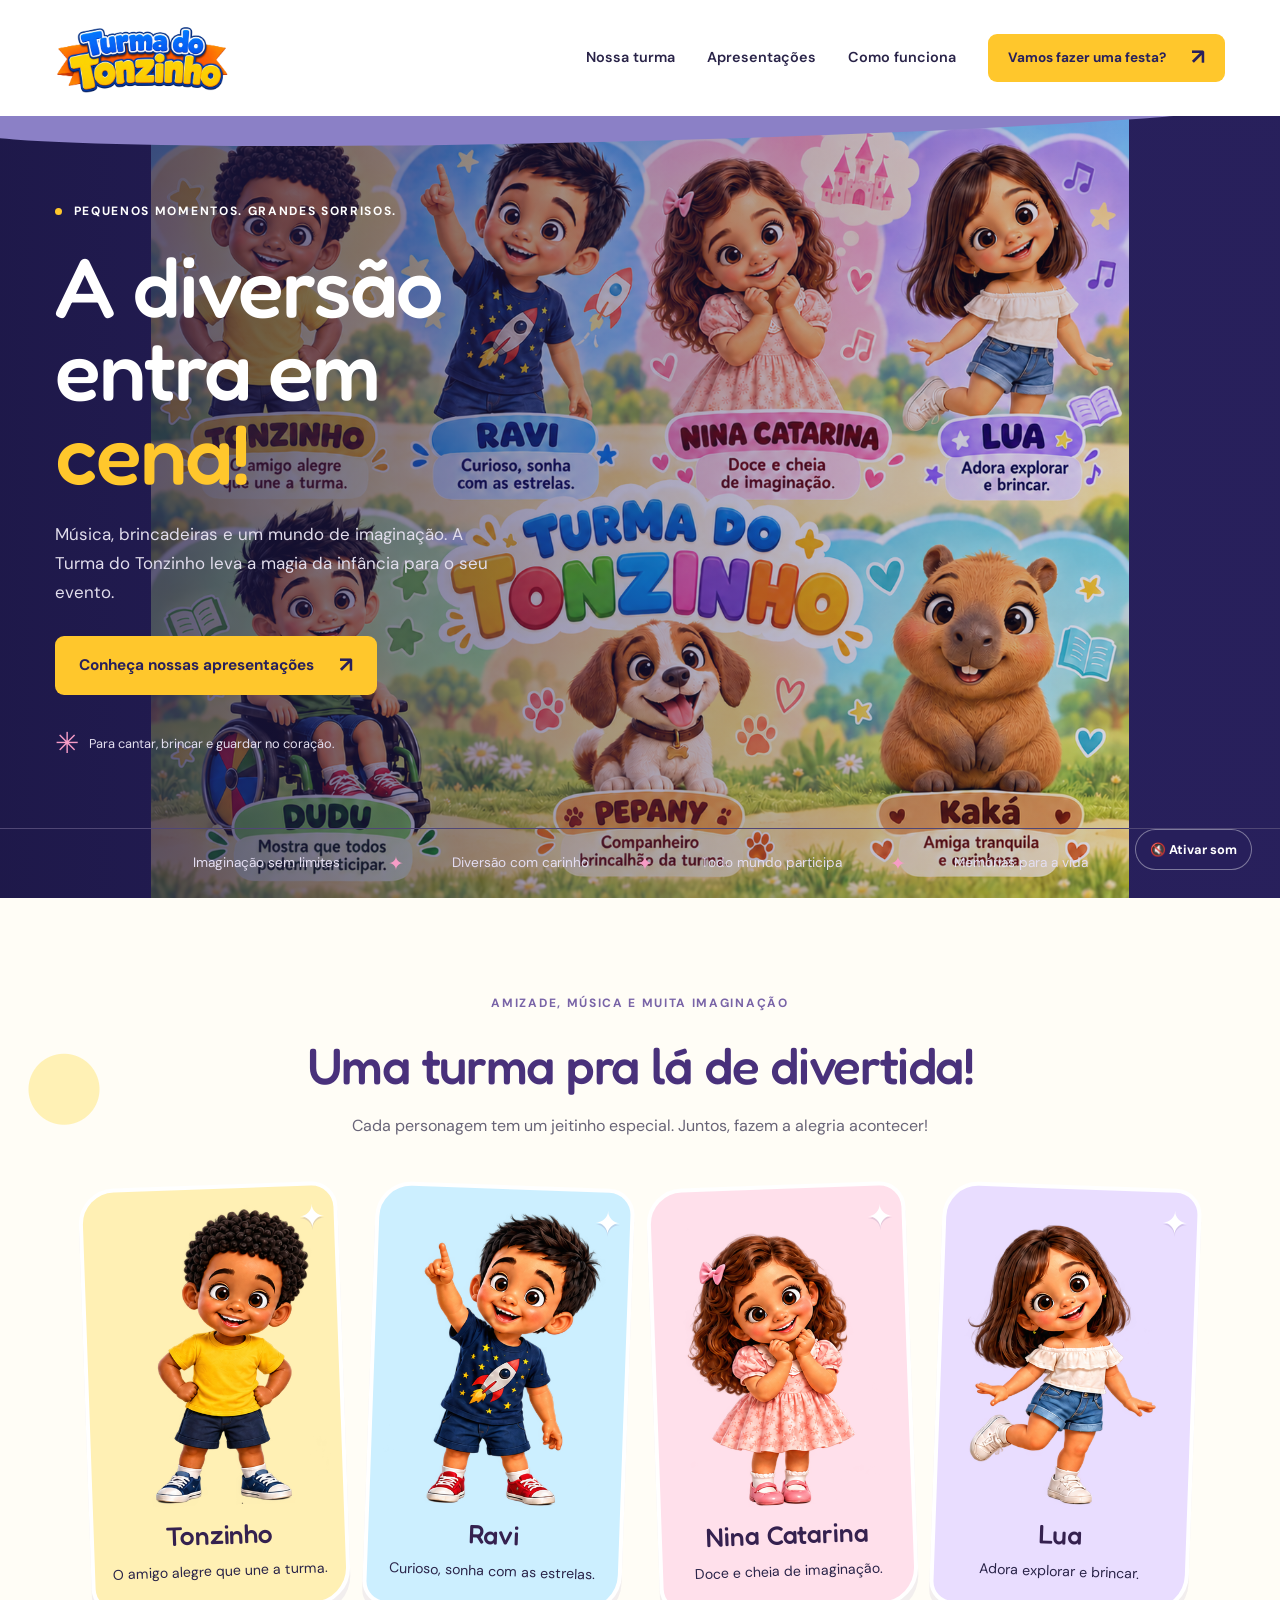
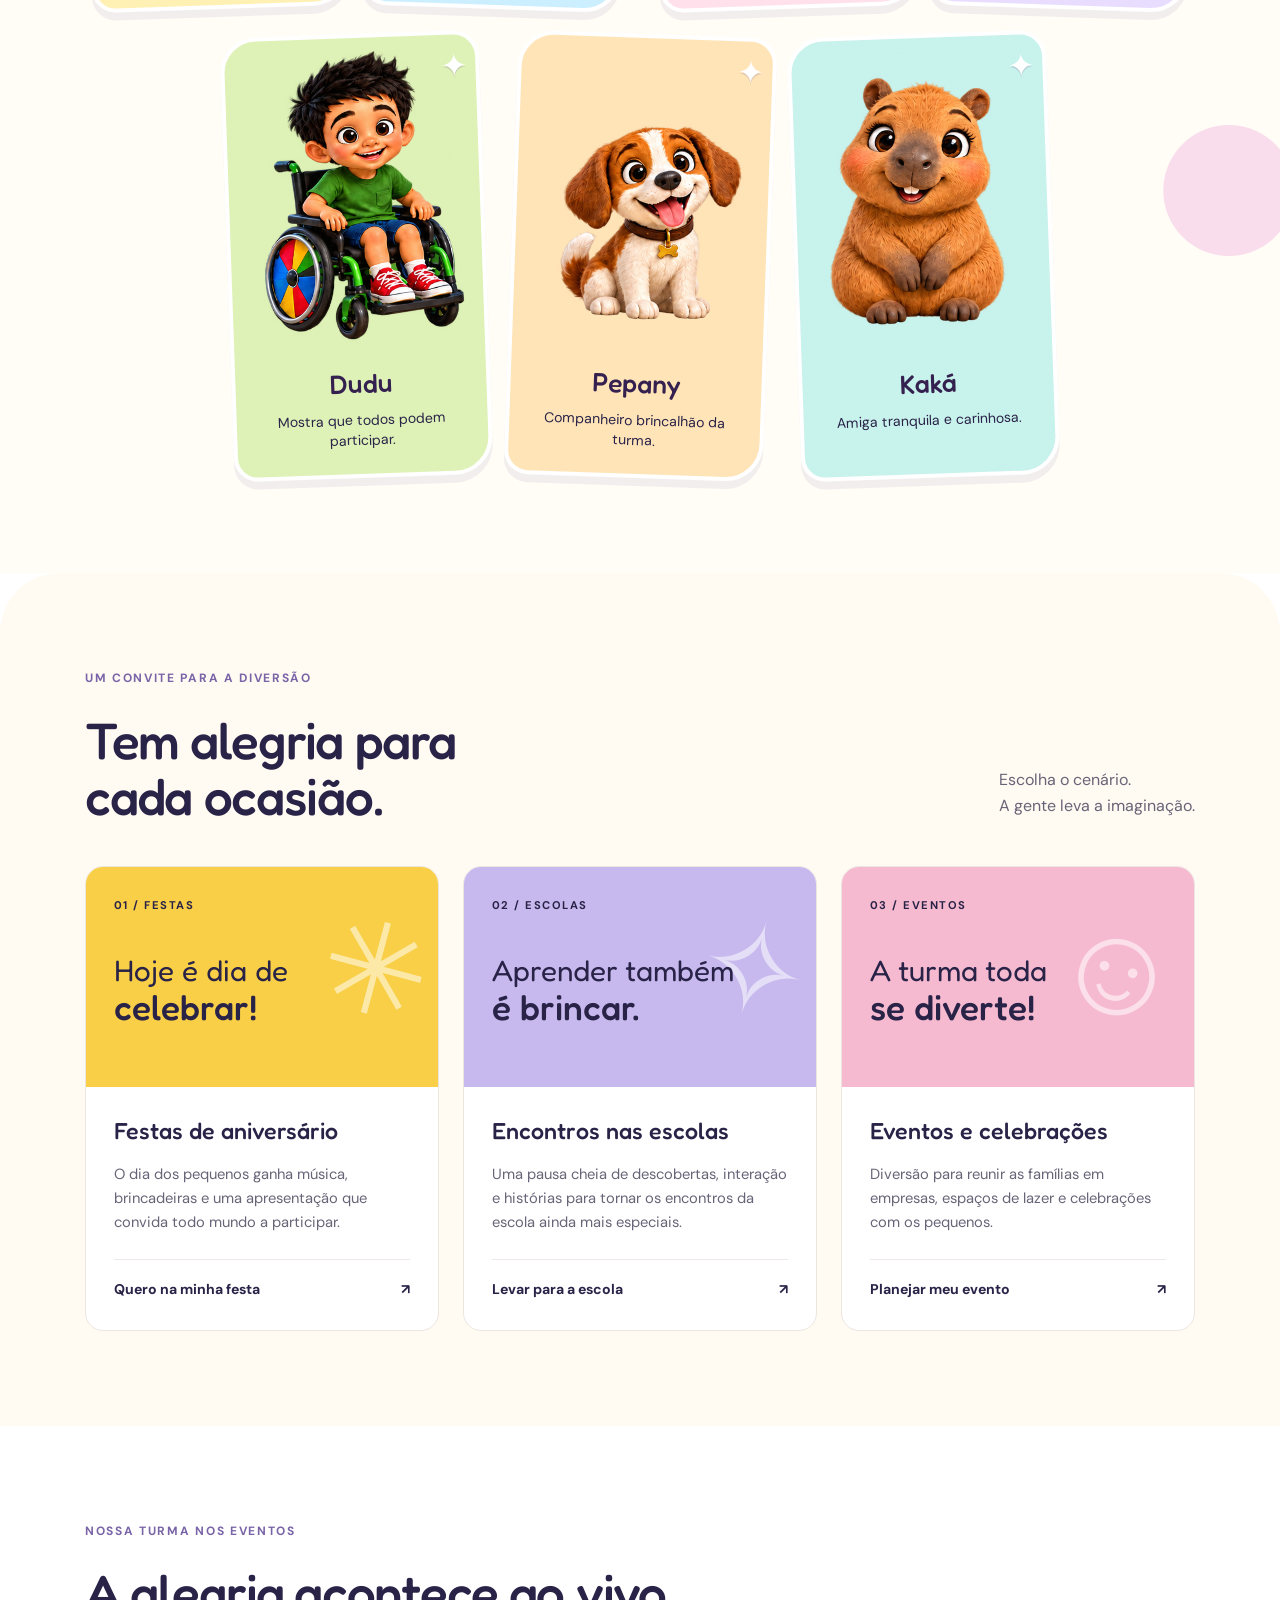
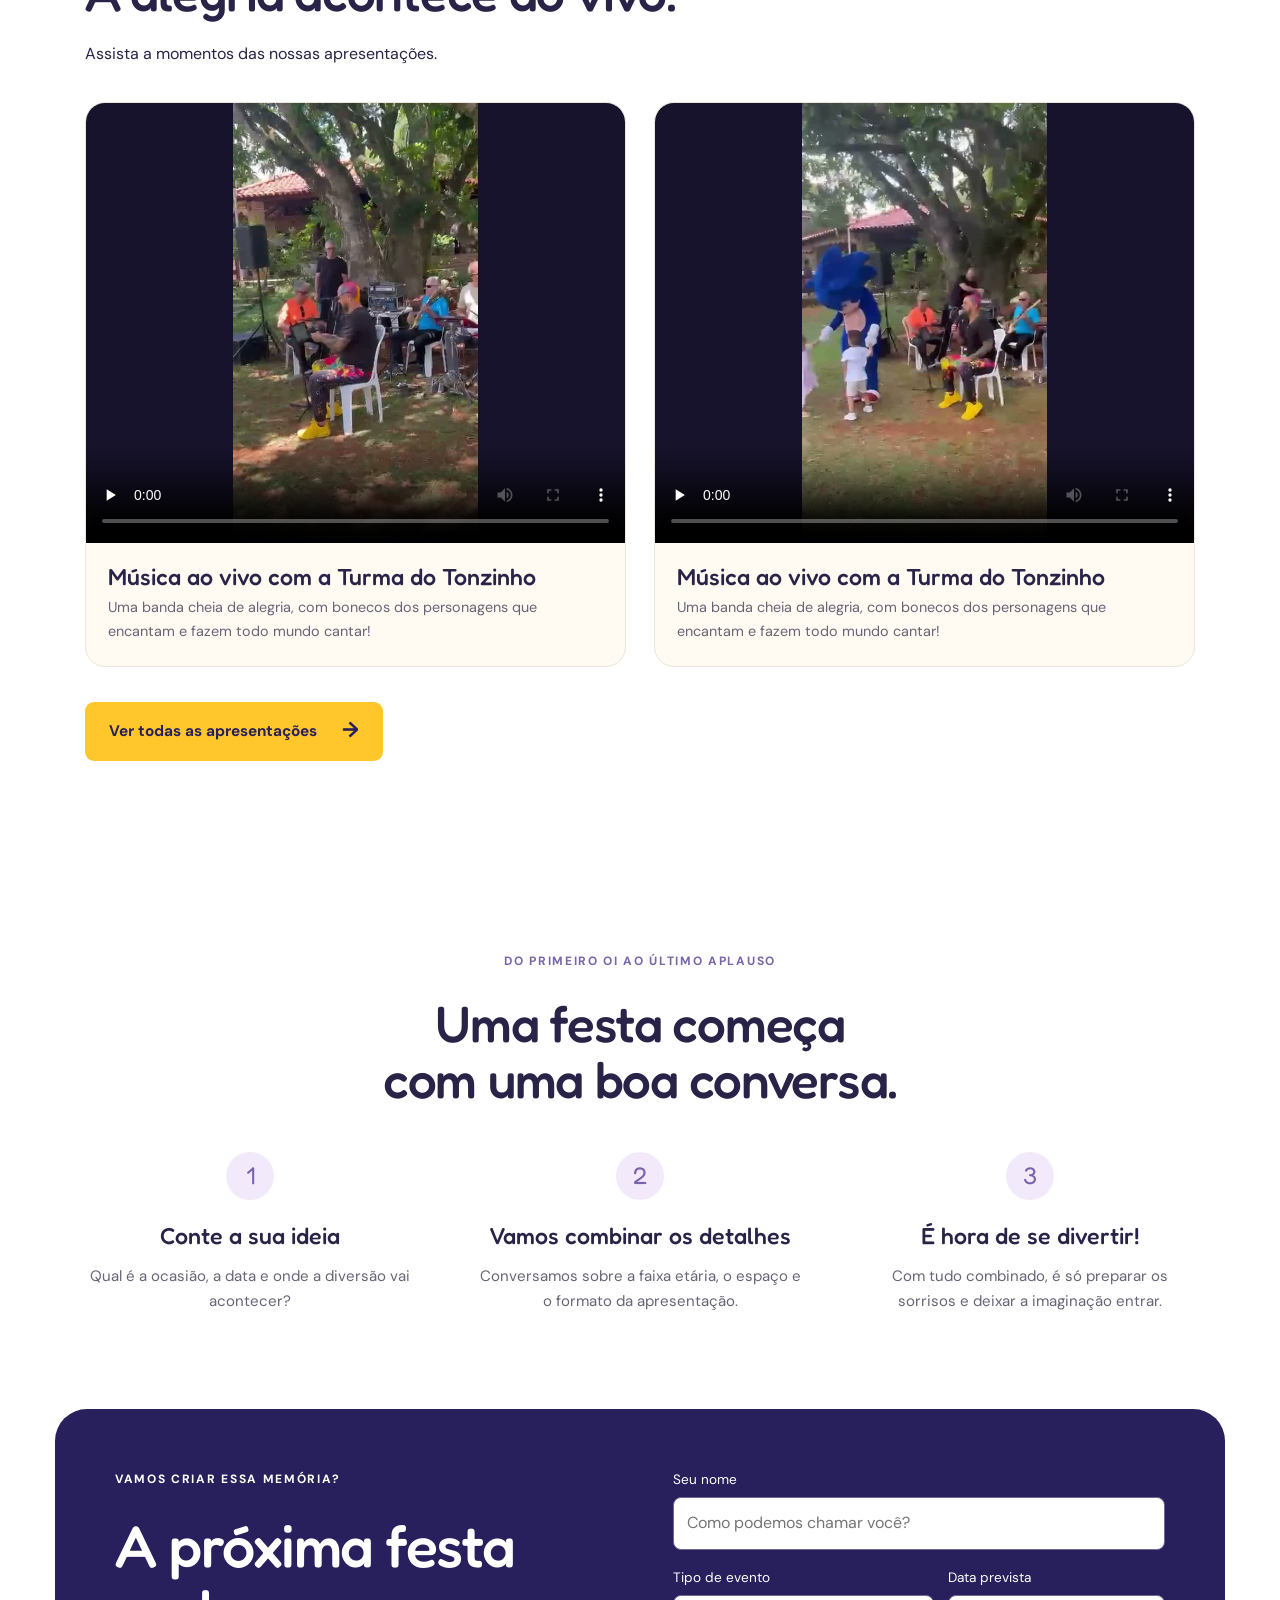
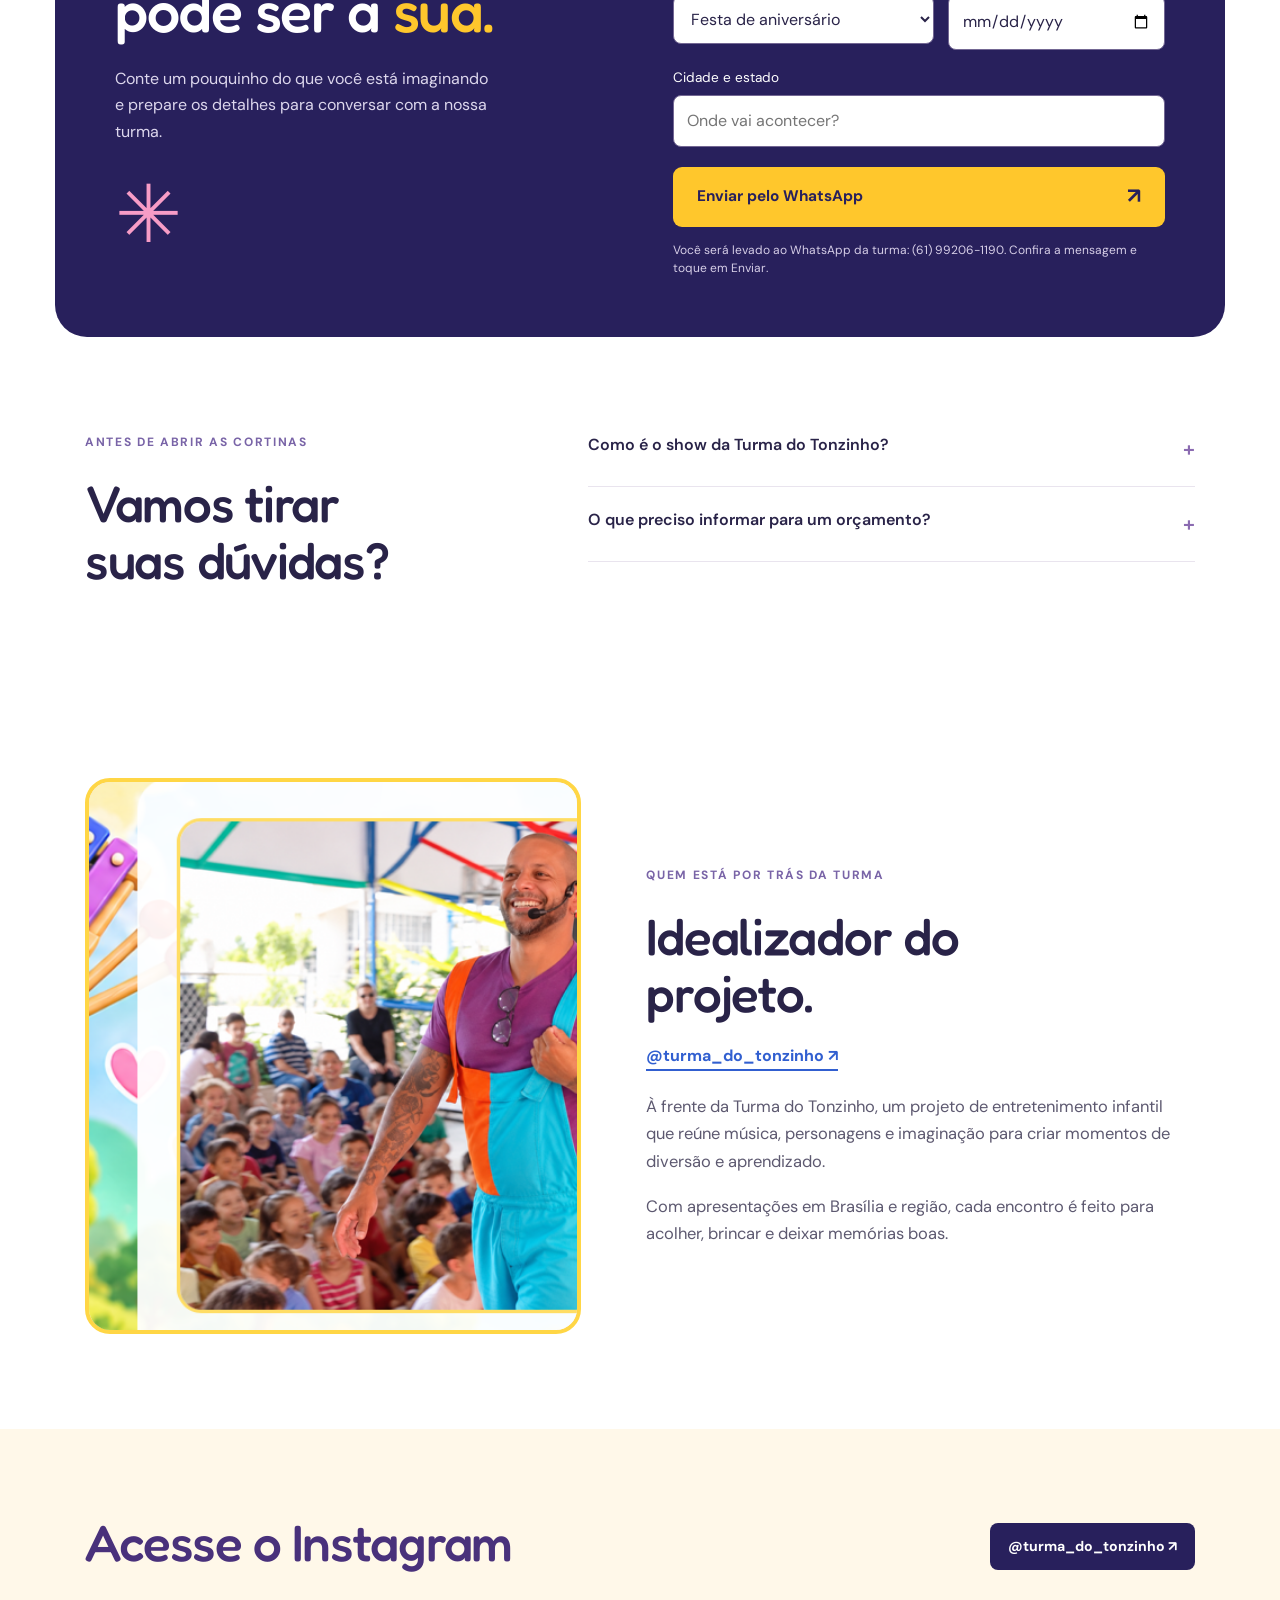
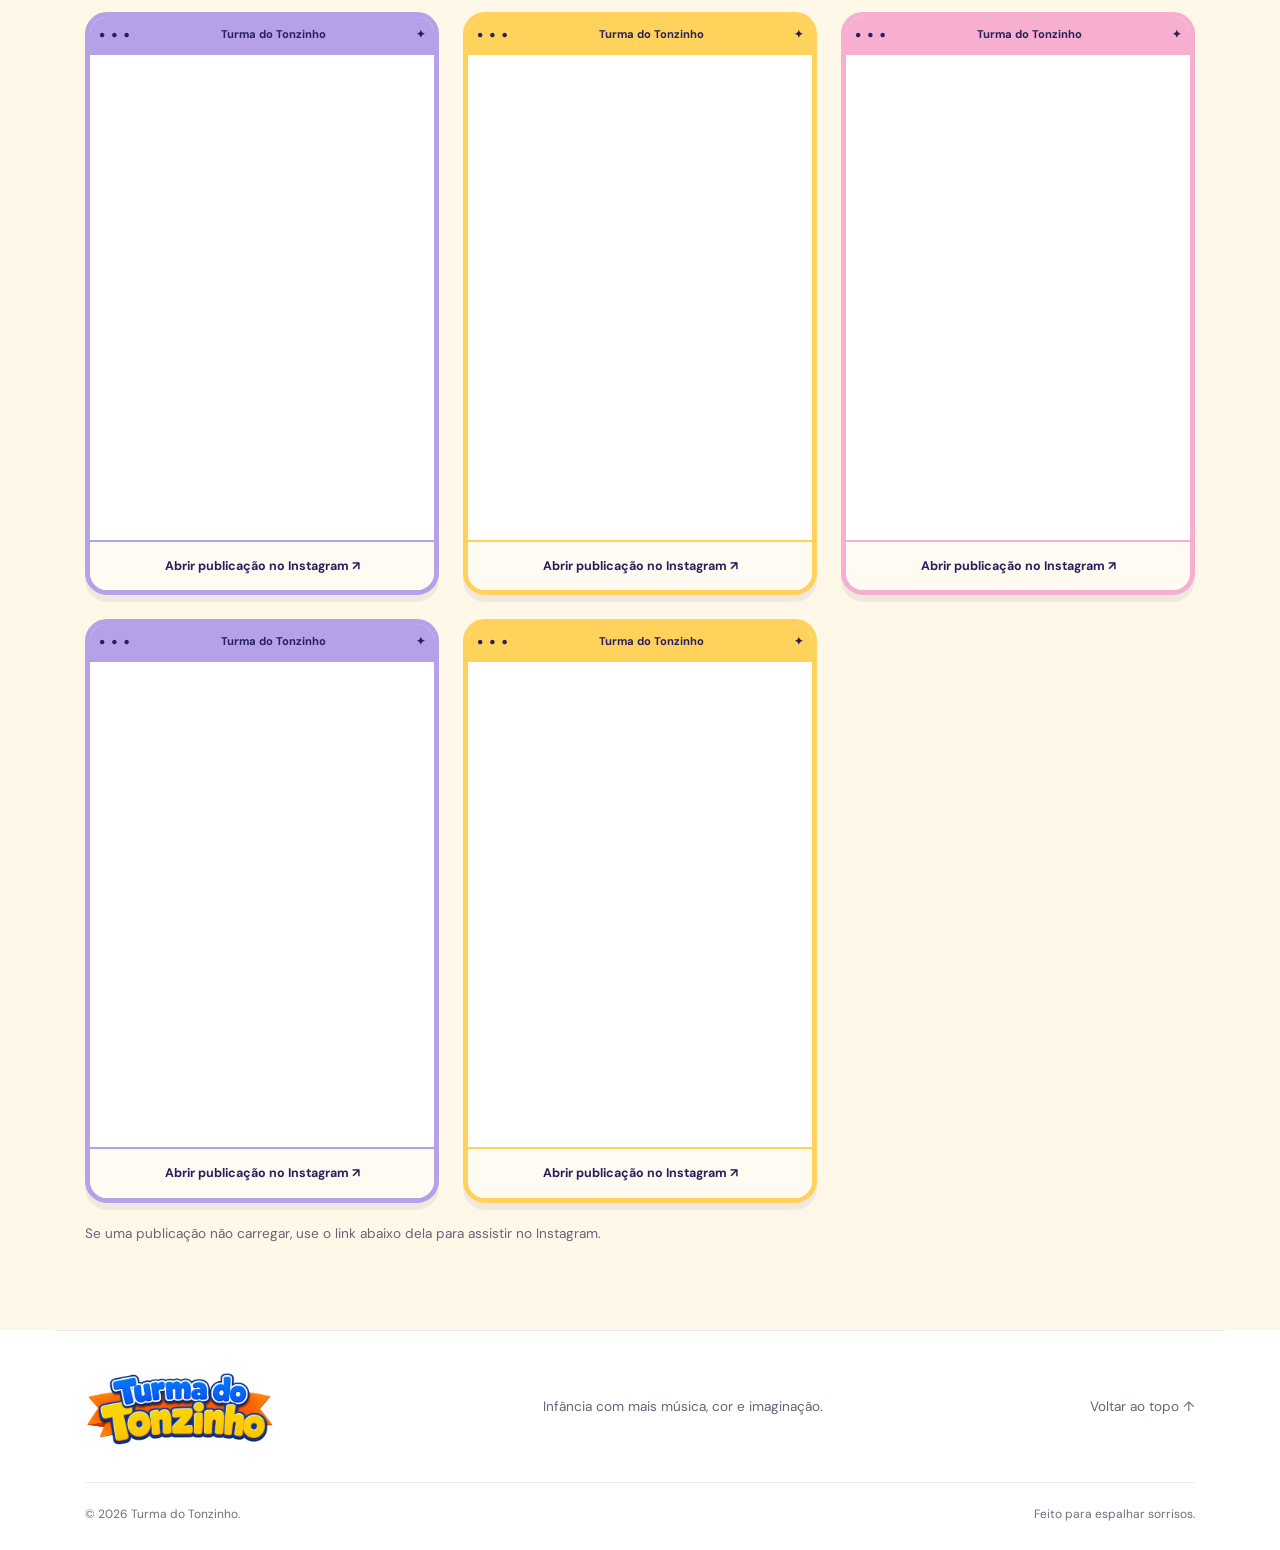
==== commit 2017c26c: "Add files via upload" ====
--- a/index.html
+++ b/index.html
@@ -3,13 +3,14 @@
 <head><meta charset="UTF-8"><meta name="viewport" content="width=device-width, initial-scale=1"><meta name="theme-color" content="#28205c"><meta name="description" content="Turma do Tonzinho: apresentações infantis com música, brincadeiras e muita imaginação para festas, escolas e eventos."><title>Turma do Tonzinho · A diversão entra em cena!</title><link rel="stylesheet" href="styles.css"><link rel="stylesheet" href="video.css?v=kaka-2"><link rel="stylesheet" href="proof.css"><link rel="stylesheet" href="apresentacoes.css?v=janelas-1"><link rel="stylesheet" href="personagens.css"></head>
 <body>
 <a class="skip" href="#conteudo">Pular para o conteúdo</a>
-<header class="header"><a class="logo logo-image" href="#inicio" aria-label="Turma do Tonzinho, início"><img src="assets/logo-turma-do-tonzinho.png" alt="Turma do Tonzinho"></a><button class="menu-toggle" aria-label="Abrir menu" aria-expanded="false" aria-controls="nav">☰</button><nav id="nav" aria-label="Menu principal"><a href="#sobre">Nossa turma</a><a href="apresentacoes.html">Apresentações</a><a href="#como-funciona">Como funciona</a><a class="button small" href="#contato">Vamos fazer uma festa? <span>↗</span></a></nav></header>
+<header class="header"><a class="logo logo-image" href="#inicio" aria-label="Turma do Tonzinho, início"><img src="logo-turma-do-tonzinho.png" alt="Turma do Tonzinho"></a><button class="menu-toggle" aria-label="Abrir menu" aria-expanded="false" aria-controls="nav">☰</button><nav id="nav" aria-label="Menu principal"><a href="#sobre">Nossa turma</a><a href="apresentacoes.html">Apresentações</a><a href="#como-funciona">Como funciona</a><a class="button small" href="#contato">Vamos fazer uma festa? <span>↗</span></a></nav></header>
 <main id="conteudo">
-<section class="hero" id="inicio"><div class="hero-video-wrap"><video class="hero-video" poster="assets/turma-personagens-kaka-acento.png" autoplay muted loop playsinline aria-label="Vinheta de abertura da Turma do Tonzinho"><source src="assets/vinheta-abertura.mp4" type="video/mp4"></video><div class="hero-overlay"></div><button class="video-control" type="button" aria-label="Ativar som da vinheta" aria-pressed="false">🔇 <span>Ativar som</span></button></div><div class="wave"></div><div class="hero-inner"><div class="hero-copy"><p class="eyebrow"><span></span> PEQUENOS MOMENTOS. GRANDES SORRISOS.</p><h1>A diversão<br>entra em <em>cena!</em></h1><p class="hero-description">Música, brincadeiras e um mundo de imaginação. A Turma do Tonzinho leva a magia da infância para o seu evento.</p><a class="button" href="apresentacoes.html">Conheça nossas apresentações <span>↗</span></a><div class="hero-note"><span>✳</span> Para cantar, brincar e guardar no coração.</div></div><div class="hero-visual"><img src="assets/turma-personagens-kaka-acento.png" alt="Personagens da Turma do Tonzinho" fetchpriority="high"><span class="spark spark-one">✦</span><span class="spark spark-two">✧</span><div class="photo-label">A turma toda chegou! <span>☺</span></div></div></div><div class="hero-bottom"><span>Imaginação sem limites</span><span>✦</span><span>Diversão com carinho</span><span>✦</span><span>Todo mundo participa</span><span>✦</span><span>Memórias para a vida</span></div></section>
+<section class="hero" id="inicio"><div class="hero-video-wrap"><video class="hero-video" poster="turma-personagens-kaka-acento.png" autoplay muted loop playsinline aria-label="Vinheta de abertura da Turma do Tonzinho"><source src="vinheta-abertura.mp4" type="video/mp4"></video><div class="hero-overlay"></div><button class="video-control" type="button" aria-label="Ativar som da vinheta" aria-pressed="false">🔇 <span>Ativar som</span></button></div><div class="wave"></div><div class="hero-inner"><div class="hero-copy"><p class="eyebrow"><span></span> PEQUENOS MOMENTOS. GRANDES SORRISOS.</p><h1>A diversão<br>entra em <em>cena!</em></h1><p class="hero-description">Música, brincadeiras e um mundo de imaginação. A Turma do Tonzinho leva a magia da infância para o seu evento.</p><a class="button" href="apresentacoes.html">Conheça nossas apresentações <span>↗</span></a><div class="hero-note"><span>✳</span> Para cantar, brincar e guardar no coração.</div></div><div class="hero-visual"><img src="turma-personagens-kaka-acento.png" alt="Personagens da Turma do Tonzinho" fetchpriority="high"><span class="spark spark-one">✦</span><span class="spark spark-two">✧</span><div class="photo-label">A turma toda chegou! <span>☺</span></div></div></div><div class="hero-bottom"><span>Imaginação sem limites</span><span>✦</span><span>Diversão com carinho</span><span>✦</span><span>Todo mundo participa</span><span>✦</span><span>Memórias para a vida</span></div></section>
 <section class="character-section" id="sobre"><div class="section"><div class="character-heading"><p class="eyebrow purple">AMIZADE, MÚSICA E MUITA IMAGINAÇÃO</p><h2>Uma turma pra lá de divertida!</h2><p>Cada personagem tem um jeitinho especial. Juntos, fazem a alegria acontecer!</p></div><div class="character-grid"><article class="character-card" style="--card-color:#fff0b4"><span class="character-star" aria-hidden="true">✦</span><div class="character-sprite" role="img" aria-label="Tonzinho" style="background-position:0.0% 0%"></div><h3>Tonzinho</h3><p>O amigo alegre que une a turma.</p></article><article class="character-card" style="--card-color:#ccefff"><span class="character-star" aria-hidden="true">✦</span><div class="character-sprite" role="img" aria-label="Ravi" style="background-position:33.333333333333336% 0%"></div><h3>Ravi</h3><p>Curioso, sonha com as estrelas.</p></article><article class="character-card" style="--card-color:#ffe0eb"><span class="character-star" aria-hidden="true">✦</span><div class="character-sprite" role="img" aria-label="Nina Catarina" style="background-position:66.66666666666667% 0%"></div><h3>Nina Catarina</h3><p>Doce e cheia de imaginação.</p></article><article class="character-card" style="--card-color:#e9ddff"><span class="character-star" aria-hidden="true">✦</span><div class="character-sprite" role="img" aria-label="Lua" style="background-position:100.0% 0%"></div><h3>Lua</h3><p>Adora explorar e brincar.</p></article><article class="character-card" style="--card-color:#def2b7"><span class="character-star" aria-hidden="true">✦</span><div class="character-sprite" role="img" aria-label="Dudu" style="background-position:0.0% 100%"></div><h3>Dudu</h3><p>Mostra que todos podem participar.</p></article><article class="character-card" style="--card-color:#ffe4b8"><span class="character-star" aria-hidden="true">✦</span><div class="character-sprite" role="img" aria-label="Pepany" style="background-position:33.333333333333336% 100%"></div><h3>Pepany</h3><p>Companheiro brincalhão da turma.</p></article><article class="character-card" style="--card-color:#c8f2ec"><span class="character-star" aria-hidden="true">✦</span><div class="character-sprite" role="img" aria-label="Kaká" style="background-position:66.66666666666667% 100%"></div><h3>Kaká</h3><p>Amiga tranquila e carinhosa.</p></article></div></div></section>
 <section class="shows" id="apresentacoes"><div class="section"><div class="section-heading"><div><p class="eyebrow purple">UM CONVITE PARA A DIVERSÃO</p><h2>Tem alegria para<br>cada ocasião.</h2></div><p>Escolha o cenário.<br>A gente leva a imaginação.</p></div><div class="cards"><article class="card"><div class="card-top birthday"><span class="card-number">01 / FESTAS</span><span class="card-symbol">✳</span><p>Hoje é dia de<br><strong>celebrar!</strong></p></div><div class="card-body"><h3>Festas de aniversário</h3><p>O dia dos pequenos ganha música, brincadeiras e uma apresentação que convida todo mundo a participar.</p><a href="#contato" data-event="Festa de aniversário">Quero na minha festa <span>↗</span></a></div></article><article class="card"><div class="card-top school"><span class="card-number">02 / ESCOLAS</span><span class="card-symbol">✧</span><p>Aprender também<br><strong>é brincar.</strong></p></div><div class="card-body"><h3>Encontros nas escolas</h3><p>Uma pausa cheia de descobertas, interação e histórias para tornar os encontros da escola ainda mais especiais.</p><a href="#contato" data-event="Apresentação na escola">Levar para a escola <span>↗</span></a></div></article><article class="card"><div class="card-top events"><span class="card-number">03 / EVENTOS</span><span class="card-symbol">☺</span><p>A turma toda<br><strong>se diverte!</strong></p></div><div class="card-body"><h3>Eventos e celebrações</h3><p>Diversão para reunir as famílias em empresas, espaços de lazer e celebrações com os pequenos.</p><a href="#contato" data-event="Evento ou celebração">Planejar meu evento <span>↗</span></a></div></article></div></div></section>
-<section class="section event-preview"><p class="eyebrow purple">NOSSA TURMA NOS EVENTOS</p><h2>A alegria acontece ao vivo.</h2><p>Assista a momentos das nossas apresentações.</p><div class="event-videos"><article class="event-video"><video controls playsinline preload="none" poster="assets/apresentacao-1.jpg" aria-label="Apresentação da Turma do Tonzinho, vídeo 1"><source src="assets/apresentacao-1.mp4" type="video/mp4">Seu navegador não suporta vídeo.</video><h3>Música ao vivo com a Turma do Tonzinho</h3><p>Uma banda cheia de alegria, com bonecos dos personagens que encantam e fazem todo mundo cantar!</p></article><article class="event-video"><video controls playsinline preload="none" poster="assets/apresentacao-2.jpg" aria-label="Apresentação da Turma do Tonzinho, vídeo 2"><source src="assets/apresentacao-2.mp4" type="video/mp4">Seu navegador não suporta vídeo.</video><h3>Música ao vivo com a Turma do Tonzinho</h3><p>Uma banda cheia de alegria, com bonecos dos personagens que encantam e fazem todo mundo cantar!</p></article></div><a class="button" href="apresentacoes.html">Ver todas as apresentações <span>→</span></a></section><section class="steps section" id="como-funciona"><p class="eyebrow purple">DO PRIMEIRO OI AO ÚLTIMO APLAUSO</p><h2>Uma festa começa<br>com uma boa conversa.</h2><div class="steps-grid"><article><span>1</span><h3>Conte a sua ideia</h3><p>Qual é a ocasião, a data e onde a diversão vai acontecer?</p></article><article><span>2</span><h3>Vamos combinar os detalhes</h3><p>Conversamos sobre a faixa etária, o espaço e o formato da apresentação.</p></article><article><span>3</span><h3>É hora de se divertir!</h3><p>Com tudo combinado, é só preparar os sorrisos e deixar a imaginação entrar.</p></article></div></section>
+<section class="section event-preview"><p class="eyebrow purple">NOSSA TURMA NOS EVENTOS</p><h2>A alegria acontece ao vivo.</h2><p>Assista a momentos das nossas apresentações.</p><div class="event-videos"><article class="event-video"><video controls playsinline preload="none" poster="apresentacao-1.jpg" aria-label="Apresentação da Turma do Tonzinho, vídeo 1"><source src="apresentacao-1.mp4" type="video/mp4">Seu navegador não suporta vídeo.</video><h3>Música ao vivo com a Turma do Tonzinho</h3><p>Uma banda cheia de alegria, com bonecos dos personagens que encantam e fazem todo mundo cantar!</p></article><article class="event-video"><video controls playsinline preload="none" poster="apresentacao-2.jpg" aria-label="Apresentação da Turma do Tonzinho, vídeo 2"><source src="apresentacao-2.mp4" type="video/mp4">Seu navegador não suporta vídeo.</video><h3>Música ao vivo com a Turma do Tonzinho</h3><p>Uma banda cheia de alegria, com bonecos dos personagens que encantam e fazem todo mundo cantar!</p></article></div><a class="button" href="apresentacoes.html">Ver todas as apresentações <span>→</span></a></section><section class="steps section" id="como-funciona"><p class="eyebrow purple">DO PRIMEIRO OI AO ÚLTIMO APLAUSO</p><h2>Uma festa começa<br>com uma boa conversa.</h2><div class="steps-grid"><article><span>1</span><h3>Conte a sua ideia</h3><p>Qual é a ocasião, a data e onde a diversão vai acontecer?</p></article><article><span>2</span><h3>Vamos combinar os detalhes</h3><p>Conversamos sobre a faixa etária, o espaço e o formato da apresentação.</p></article><article><span>3</span><h3>É hora de se divertir!</h3><p>Com tudo combinado, é só preparar os sorrisos e deixar a imaginação entrar.</p></article></div></section>
 <section class="contact section" id="contato"><div><p class="eyebrow">VAMOS CRIAR ESSA MEMÓRIA?</p><h2>A próxima festa<br>pode ser a <em>sua.</em></h2><p>Conte um pouquinho do que você está imaginando e prepare os detalhes para conversar com a nossa turma.</p><span class="contact-star">✳</span></div><form id="event-form"><label for="name">Seu nome</label><input id="name" name="name" placeholder="Como podemos chamar você?" required autocomplete="name"><div class="form-row"><div><label for="event">Tipo de evento</label><select id="event" name="event"><option>Festa de aniversário</option><option>Apresentação na escola</option><option>Evento ou celebração</option></select></div><div><label for="date">Data prevista</label><input type="date" id="date" name="date"></div></div><label for="city">Cidade e estado</label><input id="city" name="city" placeholder="Onde vai acontecer?" required><button class="button" type="submit">Enviar pelo WhatsApp <span>↗</span></button><p class="form-note">Você será levado ao WhatsApp da turma: (61) 99206-1190. Confira a mensagem e toque em Enviar.</p><div id="result" hidden><label for="message">Sua mensagem está pronta</label><textarea id="message" readonly rows="5"></textarea><a class="button" id="whatsapp-link" href="https://wa.me/5561992061190" target="_blank" rel="noopener">Abrir WhatsApp ↗</a><button class="copy-button" id="copy" type="button">Copiar mensagem</button><p id="copy-status" role="status"></p></div></form></section>
 <section class="faq section"><div><p class="eyebrow purple">ANTES DE ABRIR AS CORTINAS</p><h2>Vamos tirar<br>suas dúvidas?</h2></div><div class="faq-list"><details><summary>Como é o show da Turma do Tonzinho?</summary><p>O show é da Turma do Tonzinho, com banda ao vivo e bonecos infantis dos nossos personagens. Uma apresentação cheia de música, alegria e interação para encantar as crianças!</p></details><details><summary>O que preciso informar para um orçamento?</summary><p>Separe a data, a cidade, o local, a faixa etária e a quantidade estimada de crianças. Informe também o tempo de apresentação desejado.</p></details></div></section>
-<section class="founder section" id="idealizador"><div class="founder-photo"><img src="assets/idealizador.png" alt="Idealizador da Turma do Tonzinho em uma apresentação para crianças"></div><div class="founder-copy"><p class="eyebrow purple">QUEM ESTÁ POR TRÁS DA TURMA</p><h2>Idealizador do<br>projeto.</h2><a href="https://www.instagram.com/turma_do_tonzinho/" target="_blank" rel="noopener">@turma_do_tonzinho ↗</a><p>À frente da Turma do Tonzinho, um projeto de entretenimento infantil que reúne música, personagens e imaginação para criar momentos de diversão e aprendizado.</p><p>Com apresentações em Brasília e região, cada encontro é feito para acolher, brincar e deixar memórias boas.</p></div></section><section class="social-proof" id="instagram"><div class="section"><div class="section-heading"><h2>Acesse o Instagram</h2><a class="instagram-link" href="https://www.instagram.com/turma_do_tonzinho/" target="_blank" rel="noopener">@turma_do_tonzinho ↗</a></div><div class="event-instagram"><article class="instagram-window"><div class="window-bar" aria-hidden="true"><span class="window-dots">● ● ●</span><span>Turma do Tonzinho</span><span>✦</span></div><iframe src="https://www.instagram.com/p/DZEY9xwAdph/embed/" title="Publicação 1 da Turma do Tonzinho no Instagram" loading="lazy" allow="autoplay; encrypted-media; picture-in-picture; fullscreen" allowfullscreen></iframe><a href="https://www.instagram.com/p/DZEY9xwAdph/" target="_blank" rel="noopener">Abrir publicação no Instagram ↗</a></article><article class="instagram-window"><div class="window-bar" aria-hidden="true"><span class="window-dots">● ● ●</span><span>Turma do Tonzinho</span><span>✦</span></div><iframe src="https://www.instagram.com/p/DVj2JoKgKFH/embed/" title="Publicação 2 da Turma do Tonzinho no Instagram" loading="lazy" allow="autoplay; encrypted-media; picture-in-picture; fullscreen" allowfullscreen></iframe><a href="https://www.instagram.com/p/DVj2JoKgKFH/" target="_blank" rel="noopener">Abrir publicação no Instagram ↗</a></article><article class="instagram-window"><div class="window-bar" aria-hidden="true"><span class="window-dots">● ● ●</span><span>Turma do Tonzinho</span><span>✦</span></div><iframe src="https://www.instagram.com/p/DVeevL1gLmP/embed/" title="Publicação 3 da Turma do Tonzinho no Instagram" loading="lazy" allow="autoplay; encrypted-media; picture-in-picture; fullscreen" allowfullscreen></iframe><a href="https://www.instagram.com/p/DVeevL1gLmP/" target="_blank" rel="noopener">Abrir publicação no Instagram ↗</a></article><article class="instagram-window"><div class="window-bar" aria-hidden="true"><span class="window-dots">● ● ●</span><span>Turma do Tonzinho</span><span>✦</span></div><iframe src="https://www.instagram.com/p/DVeZtWxgNIA/embed/" title="Publicação 4 da Turma do Tonzinho no Instagram" loading="lazy" allow="autoplay; encrypted-media; picture-in-picture; fullscreen" allowfullscreen></iframe><a href="https://www.instagram.com/p/DVeZtWxgNIA/" target="_blank" rel="noopener">Abrir publicação no Instagram ↗</a></article><article class="instagram-window"><div class="window-bar" aria-hidden="true"><span class="window-dots">● ● ●</span><span>Turma do Tonzinho</span><span>✦</span></div><iframe src="https://www.instagram.com/p/DSLtM_ggK1r/embed/" title="Publicação 5 da Turma do Tonzinho no Instagram" loading="lazy" allow="autoplay; encrypted-media; picture-in-picture; fullscreen" allowfullscreen></iframe><a href="https://www.instagram.com/p/DSLtM_ggK1r/" target="_blank" rel="noopener">Abrir publicação no Instagram ↗</a></article></div><p class="embed-note">Se uma publicação não carregar, use o link abaixo dela para assistir no Instagram.</p></div></section></main><footer><a class="logo logo-image" href="#inicio" aria-label="Turma do Tonzinho, início"><img src="assets/logo-turma-do-tonzinho.png" alt="Turma do Tonzinho"></a><p>Infância com mais música, cor e imaginação.</p><a href="#inicio">Voltar ao topo ↑</a><div class="footer-bottom"><span>© <span id="year">2026</span> Turma do Tonzinho.</span><span>Feito para espalhar sorrisos.</span></div></footer><script src="script.js?v=whatsapp-1"></script>
+<section class="founder section" id="idealizador"><div class="founder-photo"><img src="idealizador.png" alt="Idealizador da Turma do Tonzinho em uma apresentação para crianças"></div><div class="founder-copy"><p class="eyebrow purple">QUEM ESTÁ POR TRÁS DA TURMA</p><h2>Idealizador do<br>projeto.</h2><a href="https://www.instagram.com/turma_do_tonzinho/" target="_blank" rel="noopener">@turma_do_tonzinho ↗</a><p>À frente da Turma do Tonzinho, um projeto de entretenimento infantil que reúne música, personagens e imaginação para criar momentos de diversão e aprendizado.</p><p>Com apresentações em Brasília e região, cada encontro é feito para acolher, brincar e deixar memórias boas.</p></div></section><section class="social-proof" id="instagram"><div class="section"><div class="section-heading"><h2>Acesse o Instagram</h2><a class="instagram-link" href="https://www.instagram.com/turma_do_tonzinho/" target="_blank" rel="noopener">@turma_do_tonzinho ↗</a></div><div class="event-instagram"><article class="instagram-window"><div class="window-bar" aria-hidden="true"><span class="window-dots">● ● ●</span><span>Turma do Tonzinho</span><span>✦</span></div><iframe src="https://www.instagram.com/p/DZEY9xwAdph/embed/" title="Publicação 1 da Turma do Tonzinho no Instagram" loading="lazy" allow="autoplay; encrypted-media; picture-in-picture; fullscreen" allowfullscreen></iframe><a href="https://www.instagram.com/p/DZEY9xwAdph/" target="_blank" rel="noopener">Abrir publicação no Instagram ↗</a></article><article class="instagram-window"><div class="window-bar" aria-hidden="true"><span class="window-dots">● ● ●</span><span>Turma do Tonzinho</span><span>✦</span></div><iframe src="https://www.instagram.com/p/DVj2JoKgKFH/embed/" title="Publicação 2 da Turma do Tonzinho no Instagram" loading="lazy" allow="autoplay; encrypted-media; picture-in-picture; fullscreen" allowfullscreen></iframe><a href="https://www.instagram.com/p/DVj2JoKgKFH/" target="_blank" rel="noopener">Abrir publicação no Instagram ↗</a></article><article class="instagram-window"><div class="window-bar" aria-hidden="true"><span class="window-dots">● ● ●</span><span>Turma do Tonzinho</span><span>✦</span></div><iframe src="https://www.instagram.com/p/DVeevL1gLmP/embed/" title="Publicação 3 da Turma do Tonzinho no Instagram" loading="lazy" allow="autoplay; encrypted-media; picture-in-picture; fullscreen" allowfullscreen></iframe><a href="https://www.instagram.com/p/DVeevL1gLmP/" target="_blank" rel="noopener">Abrir publicação no Instagram ↗</a></article><article class="instagram-window"><div class="window-bar" aria-hidden="true"><span class="window-dots">● ● ●</span><span>Turma do Tonzinho</span><span>✦</span></div><iframe src="https://www.instagram.com/p/DVeZtWxgNIA/embed/" title="Publicação 4 da Turma do Tonzinho no Instagram" loading="lazy" allow="autoplay; encrypted-media; picture-in-picture; fullscreen" allowfullscreen></iframe><a href="https://www.instagram.com/p/DVeZtWxgNIA/" target="_blank" rel="noopener">Abrir publicação no Instagram ↗</a></article><article class="instagram-window"><div class="window-bar" aria-hidden="true"><span class="window-dots">● ● ●</span><span>Turma do Tonzinho</span><span>✦</span></div><iframe src="https://www.instagram.com/p/DSLtM_ggK1r/embed/" title="Publicação 5 da Turma do Tonzinho no Instagram" loading="lazy" allow="autoplay; encrypted-media; picture-in-picture; fullscreen" allowfullscreen></iframe><a href="https://www.instagram.com/p/DSLtM_ggK1r/" target="_blank" rel="noopener">Abrir publicação no Instagram ↗</a></article></div><p class="embed-note">Se uma publicação não carregar, use o link abaixo dela para assistir no Instagram.</p></div></section></main><footer><a class="logo logo-image" href="#inicio" aria-label="Turma do Tonzinho, início"><img src="logo-turma-do-tonzinho.png" alt="Turma do Tonzinho"></a><p>Infância com mais música, cor e imaginação.</p><a href="#inicio">Voltar ao topo ↑</a><div class="footer-bottom"><span>© <span id="year">2026</span> Turma do Tonzinho.</span><span>Feito para espalhar sorrisos.</span></div></footer><script src="script.js?v=whatsapp-1"></script>
 </body><script src="video.js"></script></html>
+
--- a/video.css
+++ b/video.css
@@ -1 +1,2 @@
-.hero-video-wrap{position:absolute;inset:0;overflow:hidden;background:#28205c}.hero-video{width:100%;height:100%;object-fit:contain;object-position:center}.hero-overlay{position:absolute;inset:0;background:linear-gradient(90deg,rgba(28,23,70,.82) 0%,rgba(37,29,88,.42) 45%,rgba(39,30,89,.10) 100%);pointer-events:none}.video-control{position:absolute;right:28px;bottom:28px;z-index:2;border:1px solid #ffffff66;background:#28205cbb;color:#fff;border-radius:999px;padding:9px 14px;cursor:pointer;font-size:.8rem;font-weight:700}.hero .wave,.hero-inner,.hero-bottom{z-index:1}.hero-inner,.hero-bottom{position:relative}.hero-inner{grid-template-columns:minmax(0,1fr)}.hero-copy{max-width:530px}.hero-visual{display:none}.about-art{background:url('assets/turma-personagens-kaka-acento.png') center / contain no-repeat;min-height:410px}.about-art>*{display:none}.logo-image{display:block;width:175px;line-height:0}.logo-image img{display:block;width:100%;height:auto}footer .logo-image{width:190px}@media(max-width:700px){.video-control{right:15px;bottom:74px}.video-control span{display:none}.about-art{min-height:300px}.logo-image{width:145px}footer .logo-image{width:160px}}
+.hero-video-wrap{position:absolute;inset:0;overflow:hidden;background:#28205c}.hero-video{width:100%;height:100%;object-fit:contain;object-position:center}.hero-overlay{position:absolute;inset:0;background:linear-gradient(90deg,rgba(28,23,70,.82) 0%,rgba(37,29,88,.42) 45%,rgba(39,30,89,.10) 100%);pointer-events:none}.video-control{position:absolute;right:28px;bottom:28px;z-index:2;border:1px solid #ffffff66;background:#28205cbb;color:#fff;border-radius:999px;padding:9px 14px;cursor:pointer;font-size:.8rem;font-weight:700}.hero .wave,.hero-inner,.hero-bottom{z-index:1}.hero-inner,.hero-bottom{position:relative}.hero-inner{grid-template-columns:minmax(0,1fr)}.hero-copy{max-width:530px}.hero-visual{display:none}.about-art{background:url('turma-personagens-kaka-acento.png') center / contain no-repeat;min-height:410px}.about-art>*{display:none}.logo-image{display:block;width:175px;line-height:0}.logo-image img{display:block;width:100%;height:auto}footer .logo-image{width:190px}@media(max-width:700px){.video-control{right:15px;bottom:74px}.video-control span{display:none}.about-art{min-height:300px}.logo-image{width:145px}footer .logo-image{width:160px}}
+
--- a/personagens.css
+++ b/personagens.css
@@ -1 +1 @@
-.character-section{background:radial-gradient(circle at 5% 15%,#fff1b5 0 35px,transparent 36px),radial-gradient(circle at 96% 70%,#f9ddec 0 65px,transparent 66px),#fffdf6}.character-heading{text-align:center;max-width:760px;margin:0 auto 45px}.character-heading h2{color:#49317b}.character-heading>p:last-child{margin-top:20px;color:#686477}.character-grid{display:grid;grid-template-columns:repeat(8,minmax(0,1fr));gap:25px}.character-card{grid-column:span 2;position:relative;min-width:0;background:var(--card-color);border:4px solid white;border-radius:36px 26px 38px 24px;box-shadow:0 8px 0 #49317b12;padding:14px 12px 24px;text-align:center;transition:transform .2s}.character-card:nth-child(5){grid-column:2 / span 2}.character-card:nth-child(even){transform:rotate(2deg)}.character-card:nth-child(odd){transform:rotate(-2deg)}.character-card:hover{transform:translateY(-6px) rotate(0)}.character-sprite{width:100%;aspect-ratio:3/4;background-image:url('assets/personagens-separados.png');background-size:400% 200%;background-repeat:no-repeat;border-radius:24px}.character-card h3{font-size:1.65rem;color:#35214f;margin-top:12px}.character-card p{font-size:.88rem;line-height:1.45;margin-top:9px}.character-star{position:absolute;right:8px;top:5px;color:white;font-size:2rem;text-shadow:0 2px 0 #705b9330}.social-links{display:flex;flex-wrap:wrap;gap:16px;margin-top:30px;align-items:center}.social-links>a:not(.button){padding:13px 18px;border:2px solid #ded3ed;border-radius:14px;background:#fff;color:#49317b;font-weight:700}.social-proof h2{color:#49317b}.social-links>a:hover{background:#f3e9ff}@media(max-width:800px){.character-grid{grid-template-columns:repeat(2,minmax(0,1fr));gap:20px}.character-card,.character-card:nth-child(5){grid-column:auto}.character-card:last-child{grid-column:1 / -1;width:calc(50% - 10px);justify-self:center}.character-card h3{font-size:1.4rem}}@media(max-width:400px){.character-grid{gap:12px}.character-card{padding:8px 7px 18px}.character-card h3{font-size:1.2rem}.character-card p{font-size:.8rem}}+.character-section{background:radial-gradient(circle at 5% 15%,#fff1b5 0 35px,transparent 36px),radial-gradient(circle at 96% 70%,#f9ddec 0 65px,transparent 66px),#fffdf6}.character-heading{text-align:center;max-width:760px;margin:0 auto 45px}.character-heading h2{color:#49317b}.character-heading>p:last-child{margin-top:20px;color:#686477}.character-grid{display:grid;grid-template-columns:repeat(8,minmax(0,1fr));gap:25px}.character-card{grid-column:span 2;position:relative;min-width:0;background:var(--card-color);border:4px solid white;border-radius:36px 26px 38px 24px;box-shadow:0 8px 0 #49317b12;padding:14px 12px 24px;text-align:center;transition:transform .2s}.character-card:nth-child(5){grid-column:2 / span 2}.character-card:nth-child(even){transform:rotate(2deg)}.character-card:nth-child(odd){transform:rotate(-2deg)}.character-card:hover{transform:translateY(-6px) rotate(0)}.character-sprite{width:100%;aspect-ratio:3/4;background-image:url('personagens-separados.png');background-size:400% 200%;background-repeat:no-repeat;border-radius:24px}.character-card h3{font-size:1.65rem;color:#35214f;margin-top:12px}.character-card p{font-size:.88rem;line-height:1.45;margin-top:9px}.character-star{position:absolute;right:8px;top:5px;color:white;font-size:2rem;text-shadow:0 2px 0 #705b9330}.social-links{display:flex;flex-wrap:wrap;gap:16px;margin-top:30px;align-items:center}.social-links>a:not(.button){padding:13px 18px;border:2px solid #ded3ed;border-radius:14px;background:#fff;color:#49317b;font-weight:700}.social-proof h2{color:#49317b}.social-links>a:hover{background:#f3e9ff}@media(max-width:800px){.character-grid{grid-template-columns:repeat(2,minmax(0,1fr));gap:20px}.character-card,.character-card:nth-child(5){grid-column:auto}.character-card:last-child{grid-column:1 / -1;width:calc(50% - 10px);justify-self:center}.character-card h3{font-size:1.4rem}}@media(max-width:400px){.character-grid{gap:12px}.character-card{padding:8px 7px 18px}.character-card h3{font-size:1.2rem}.character-card p{font-size:.8rem}}
